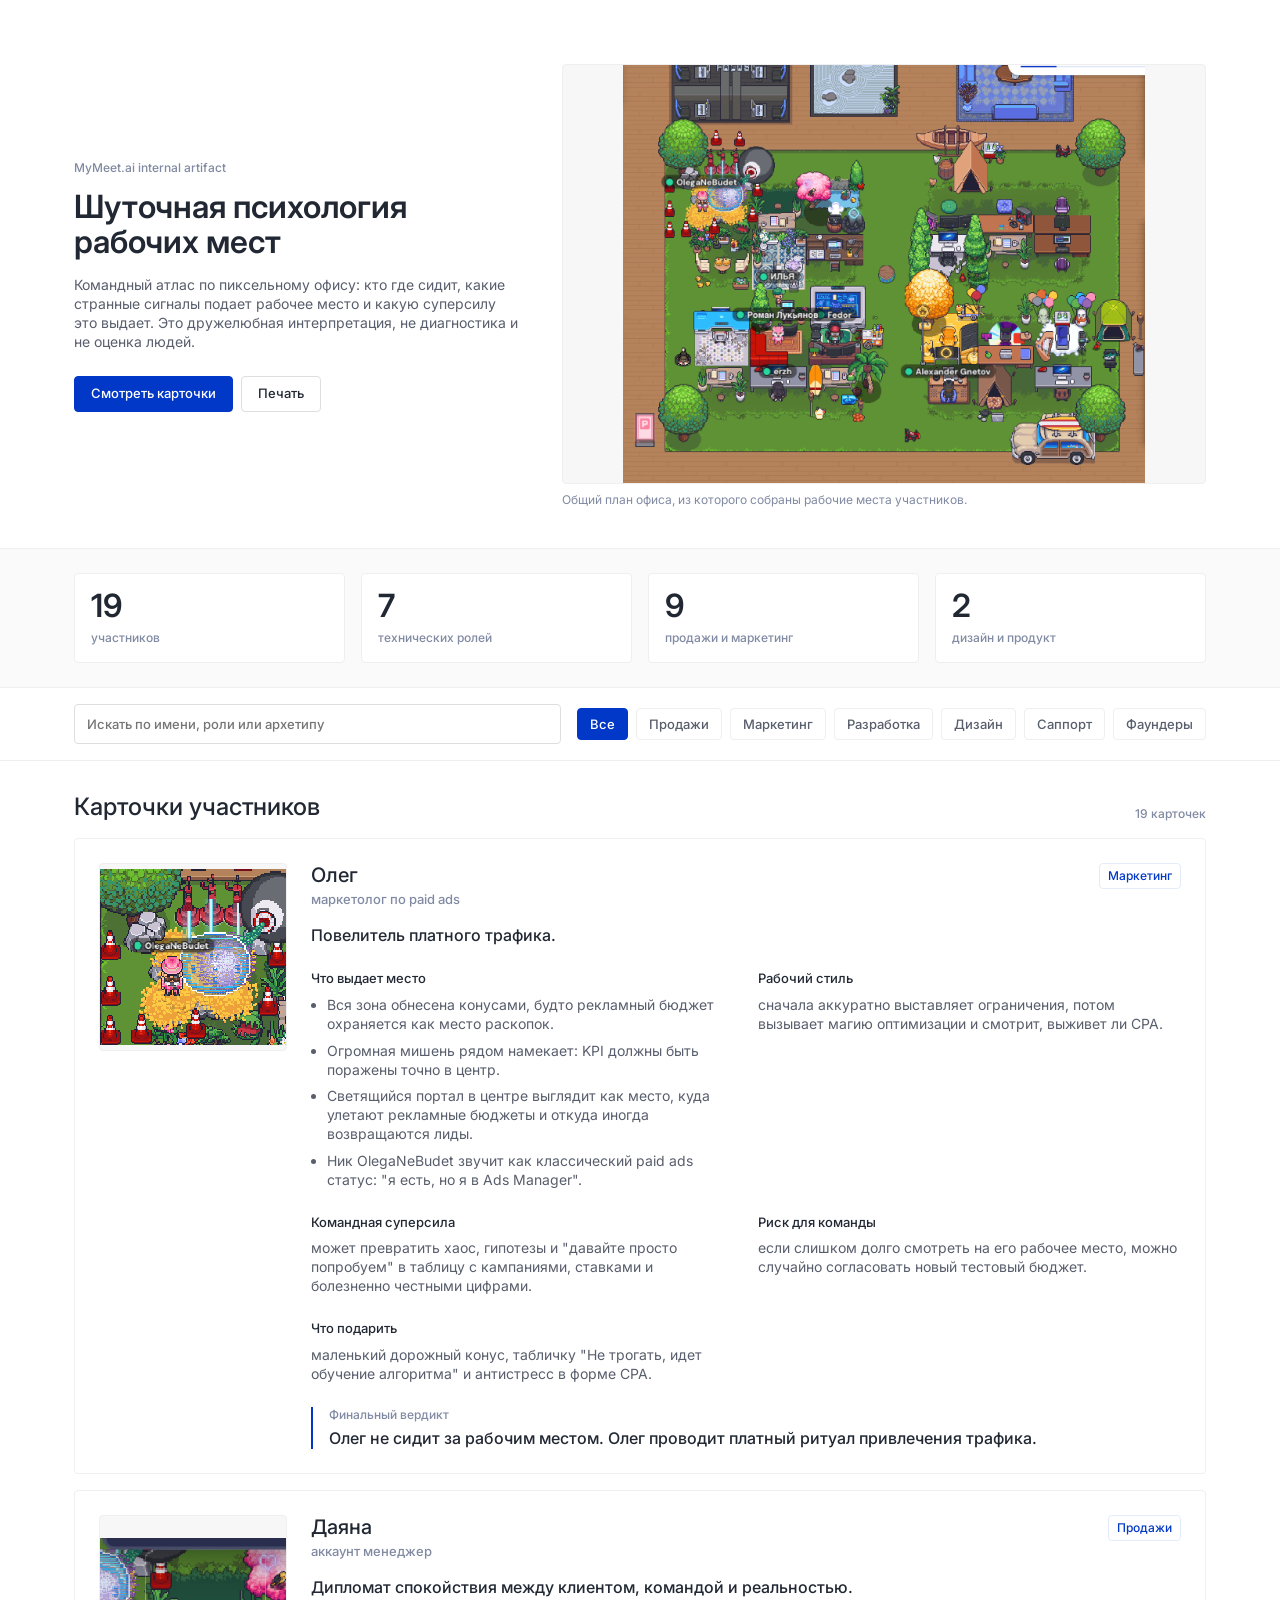
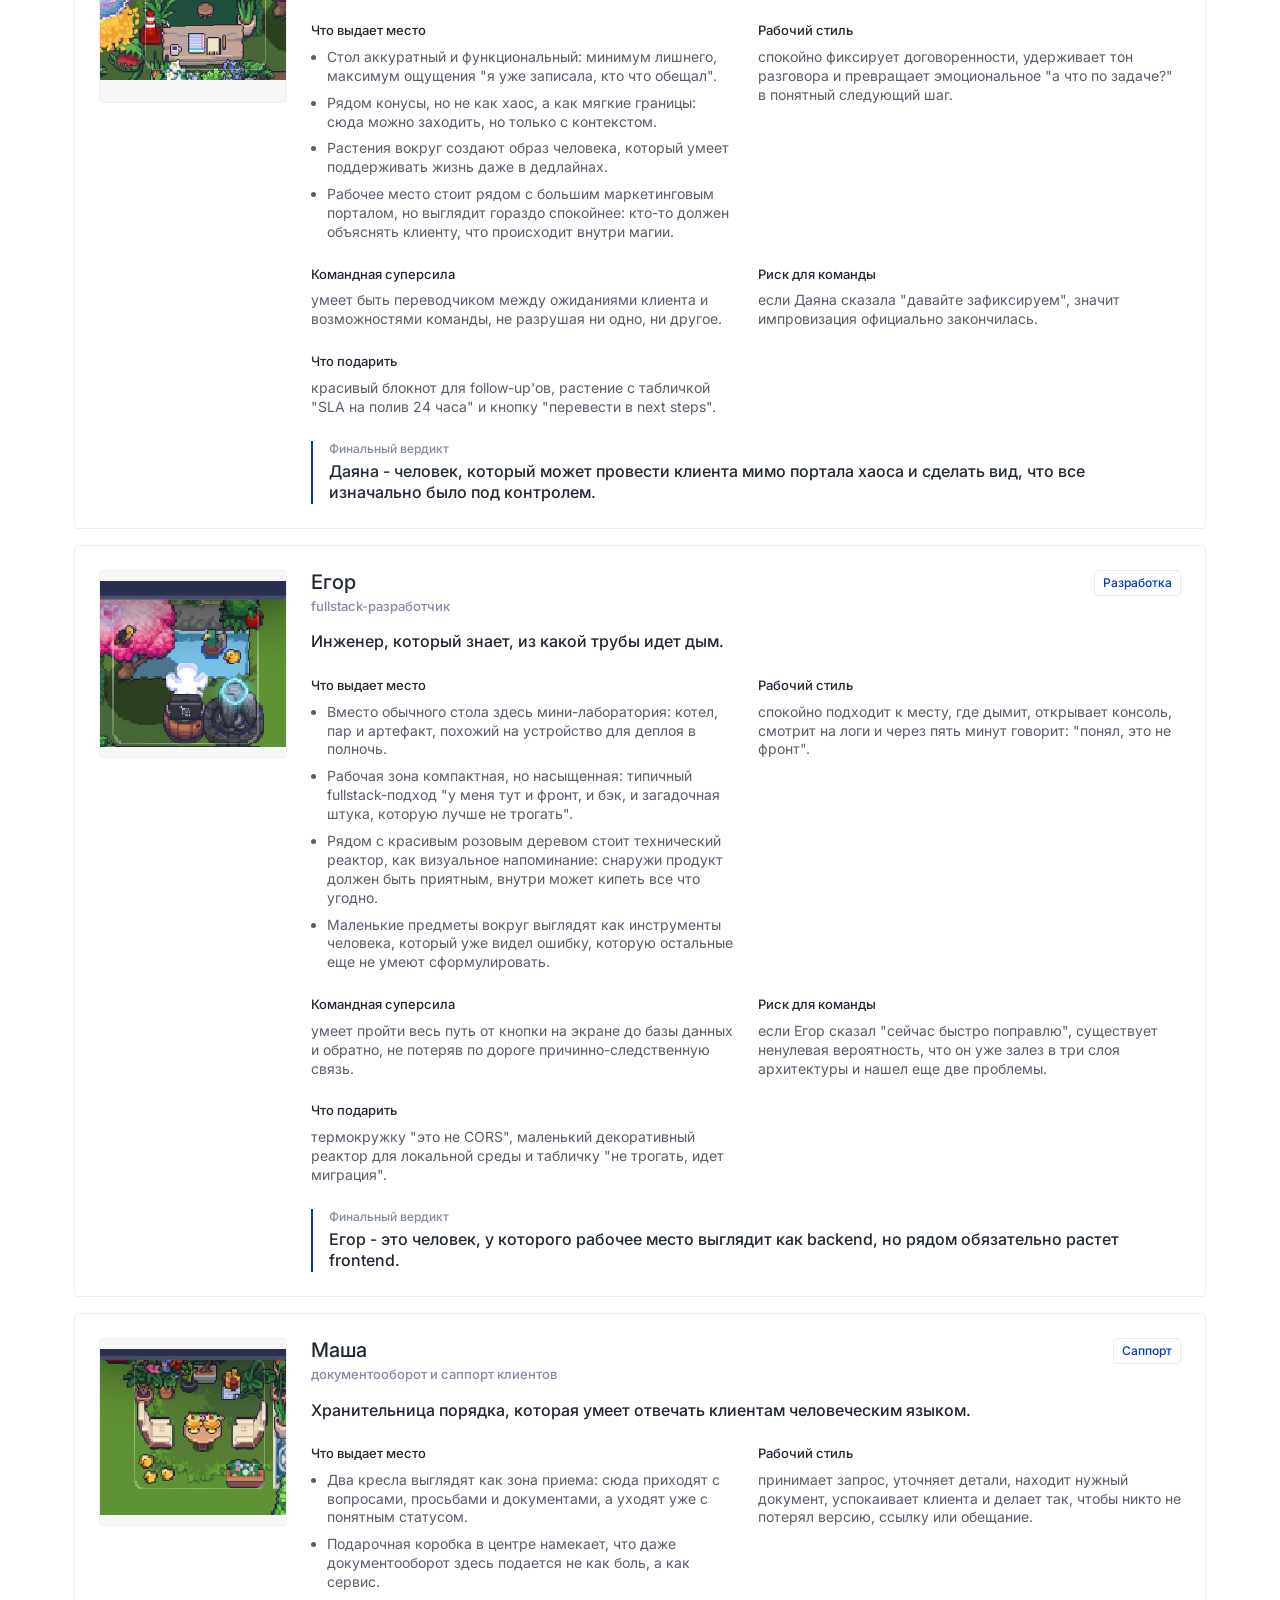
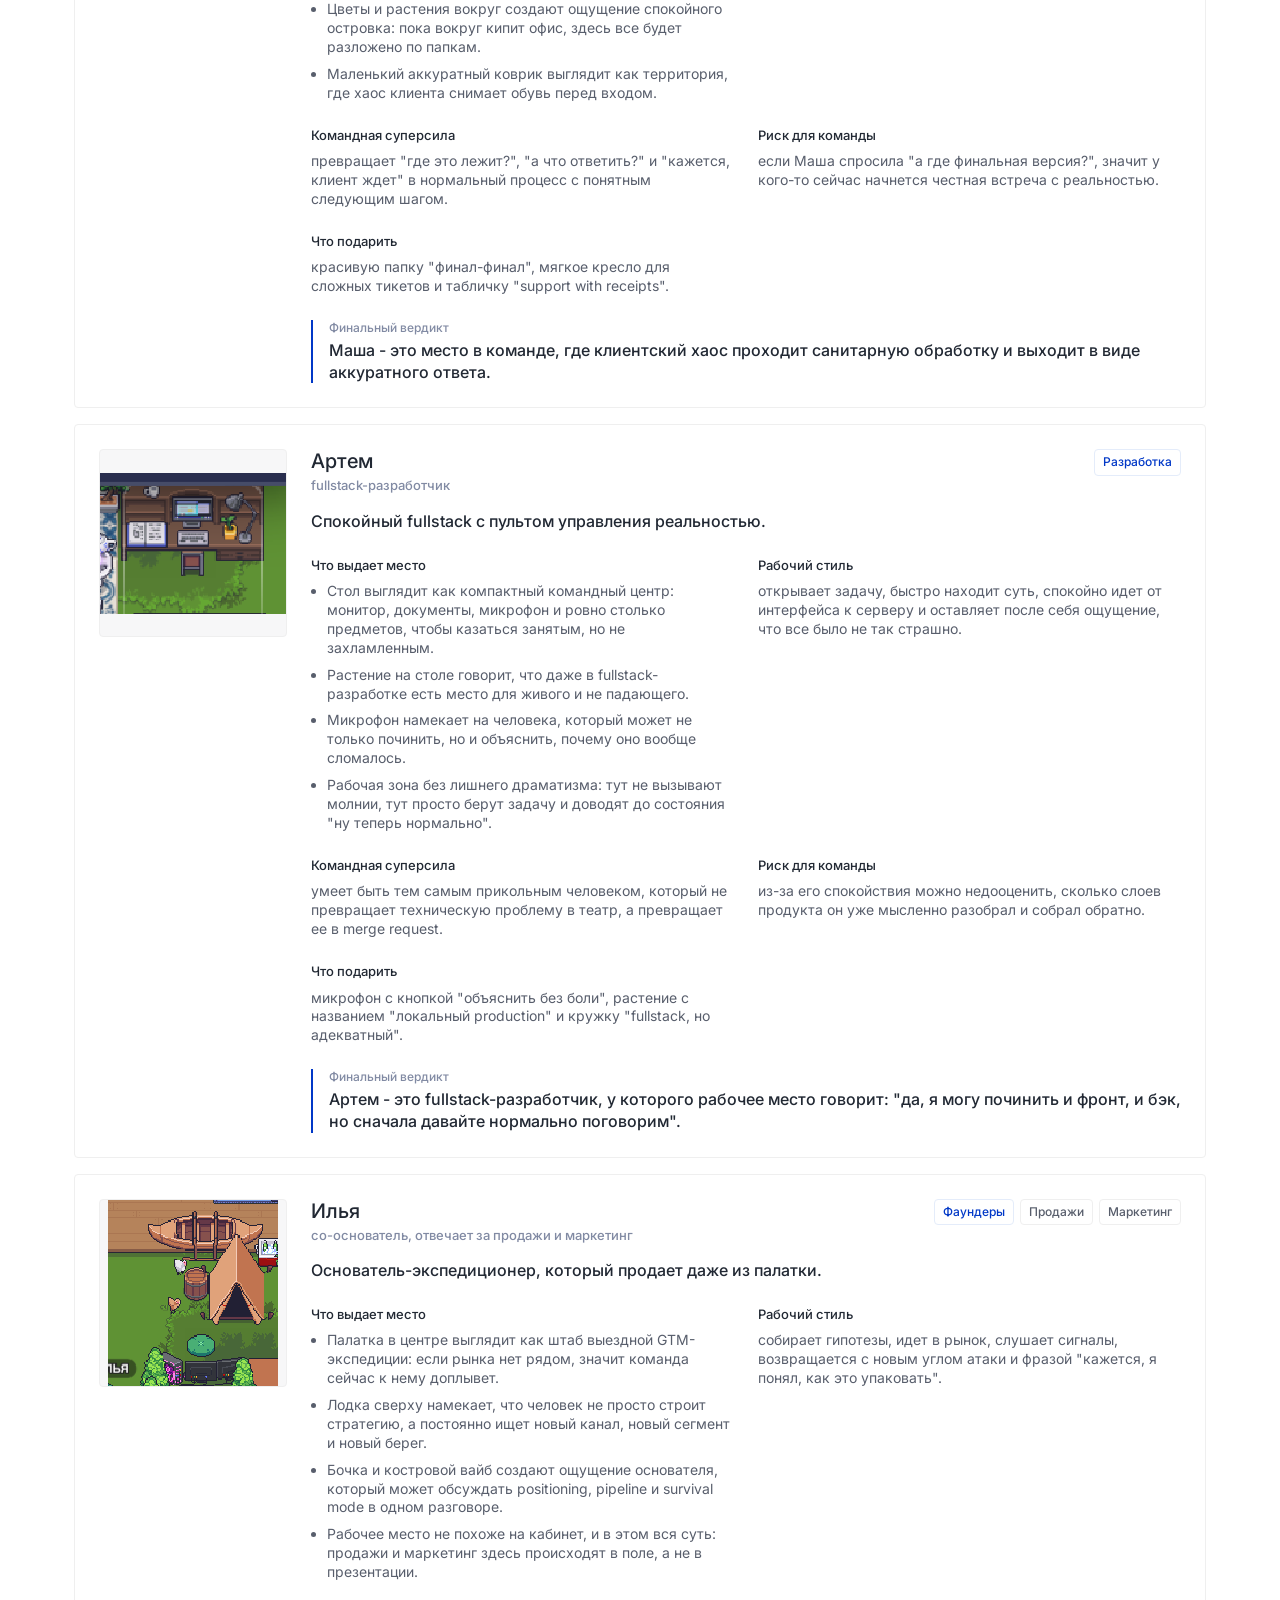
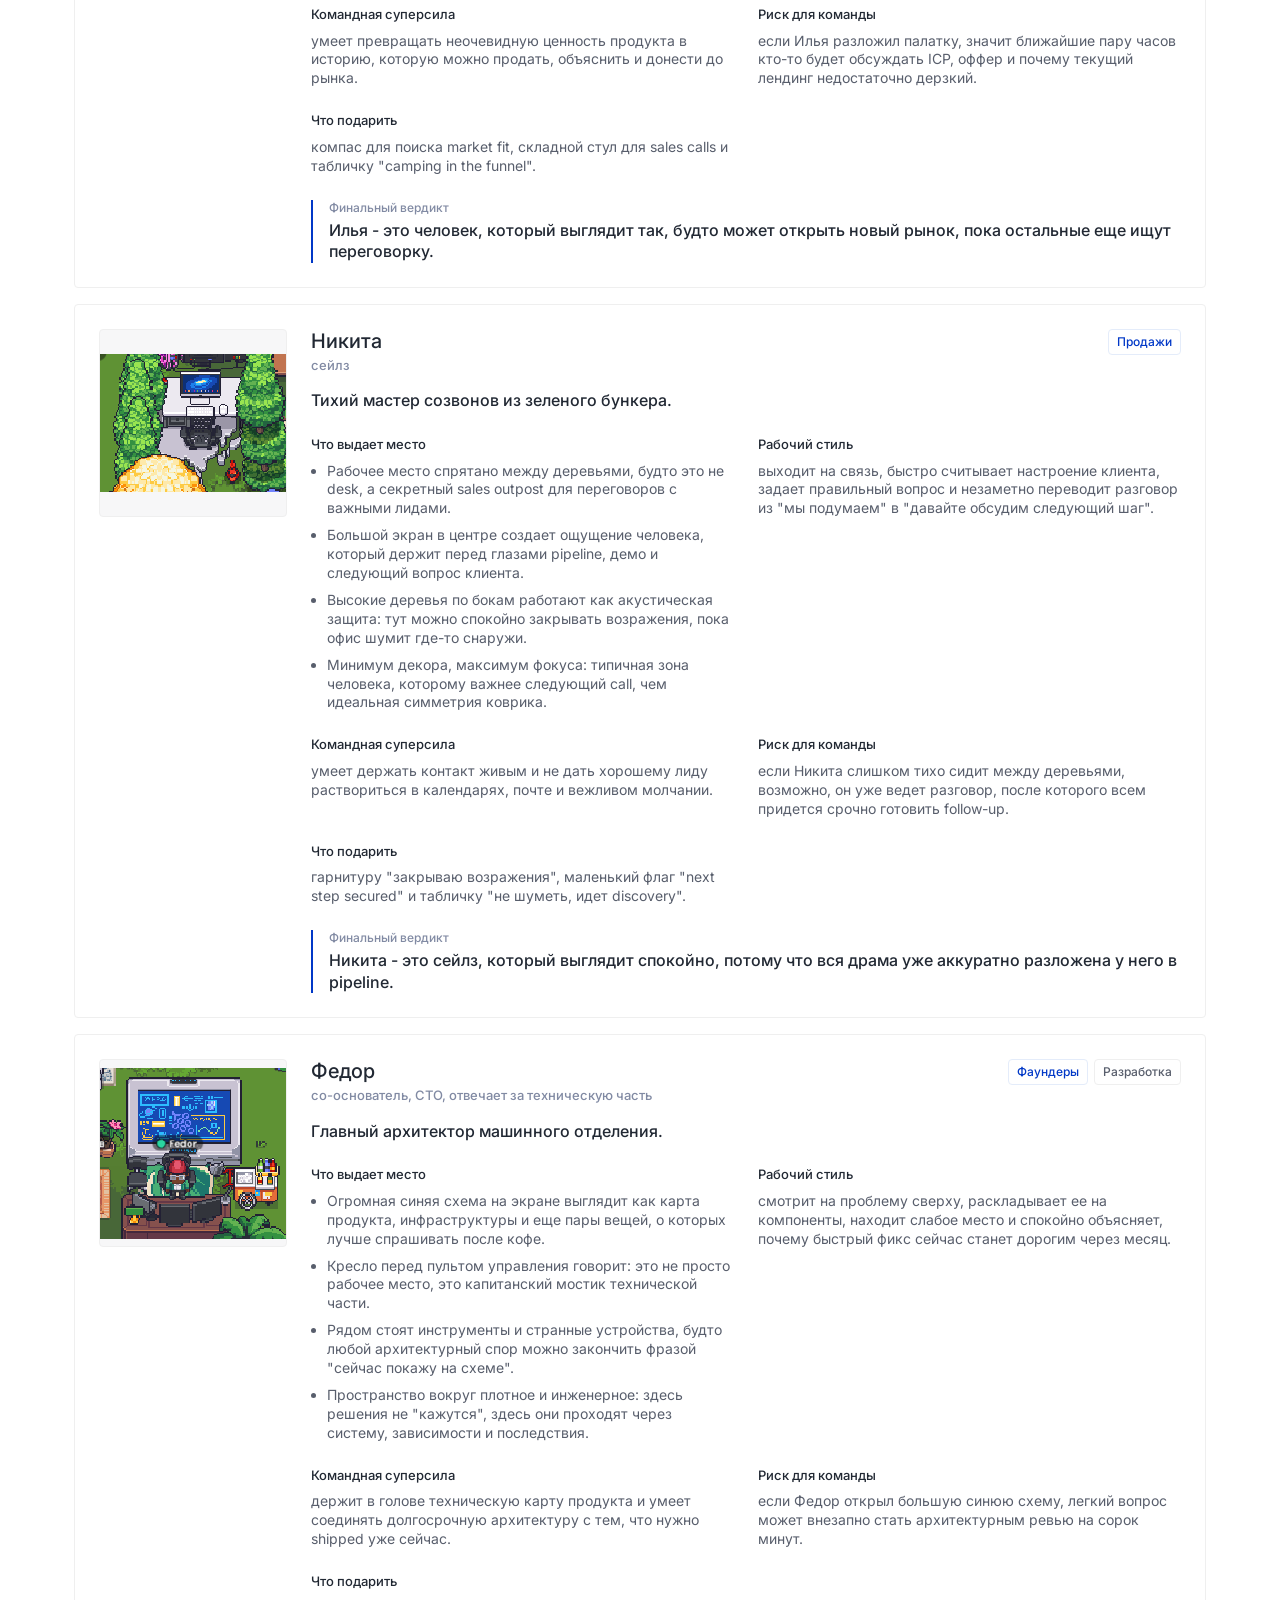
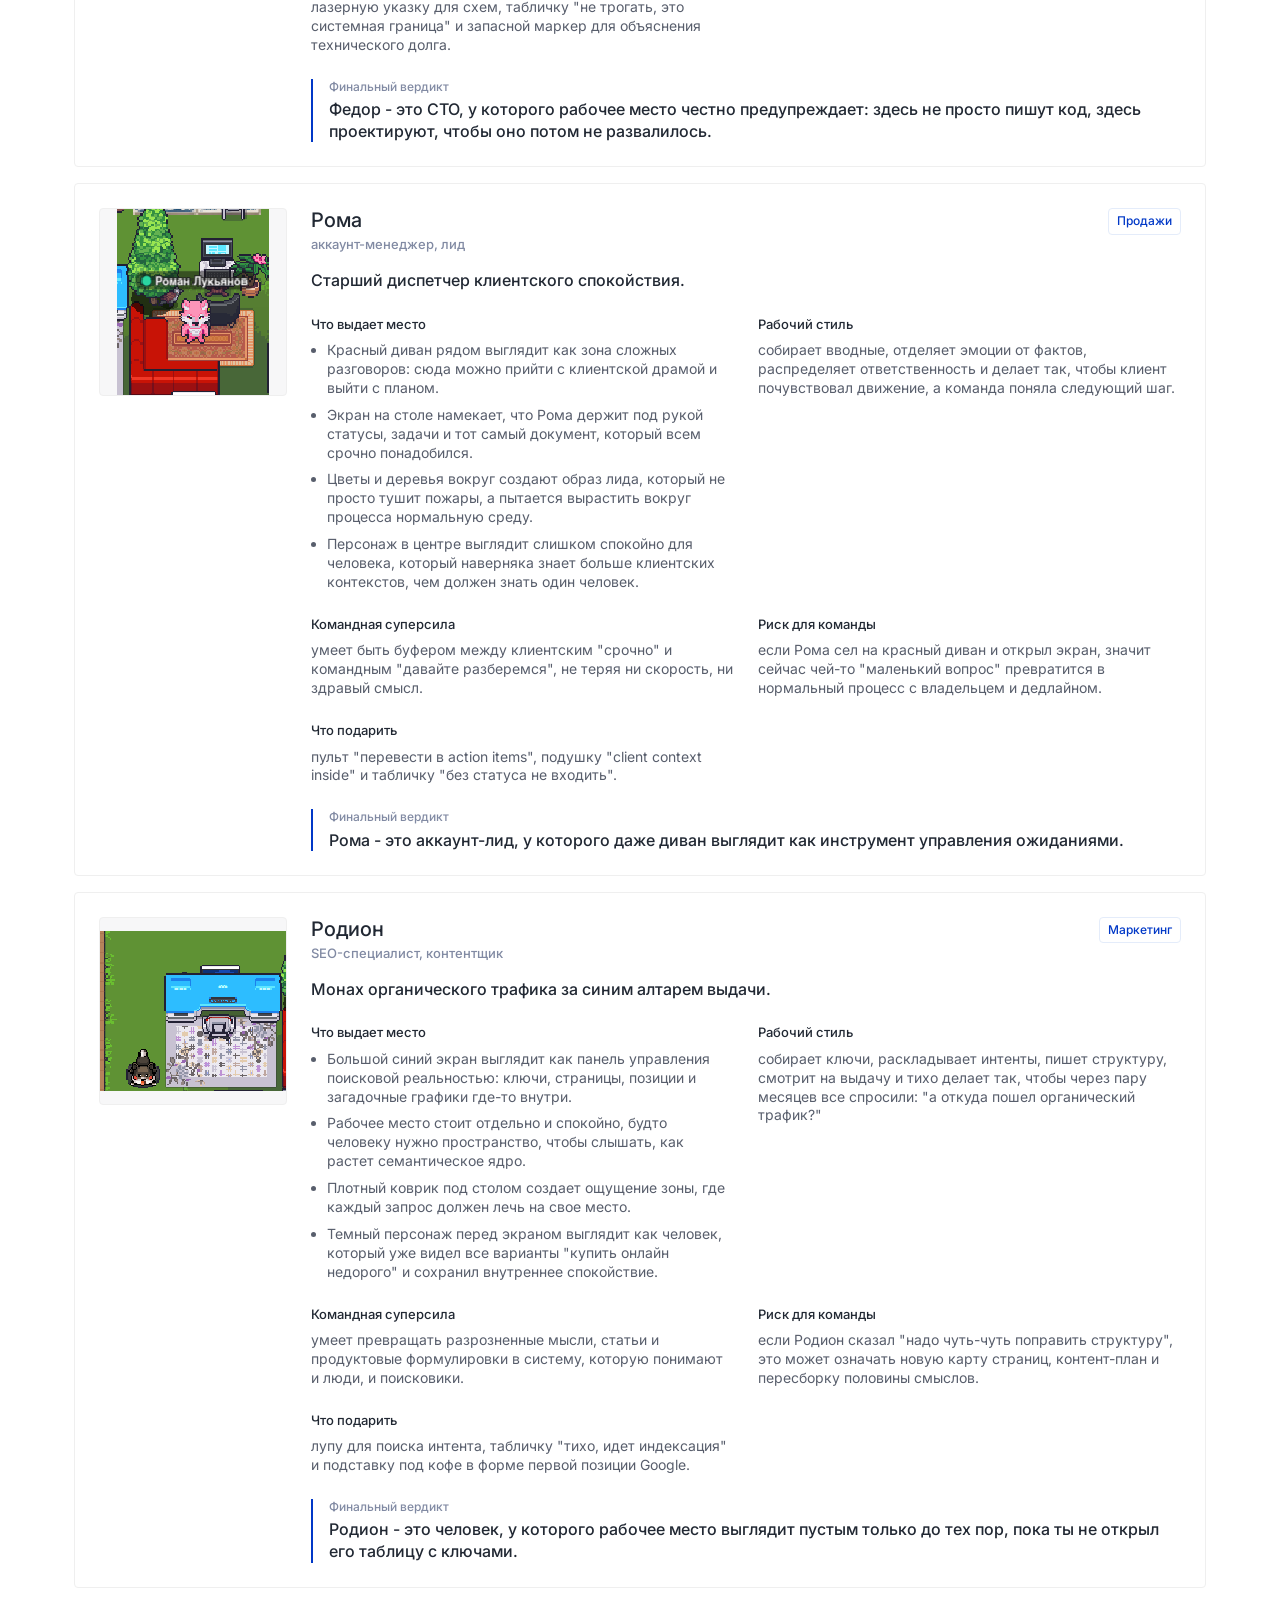
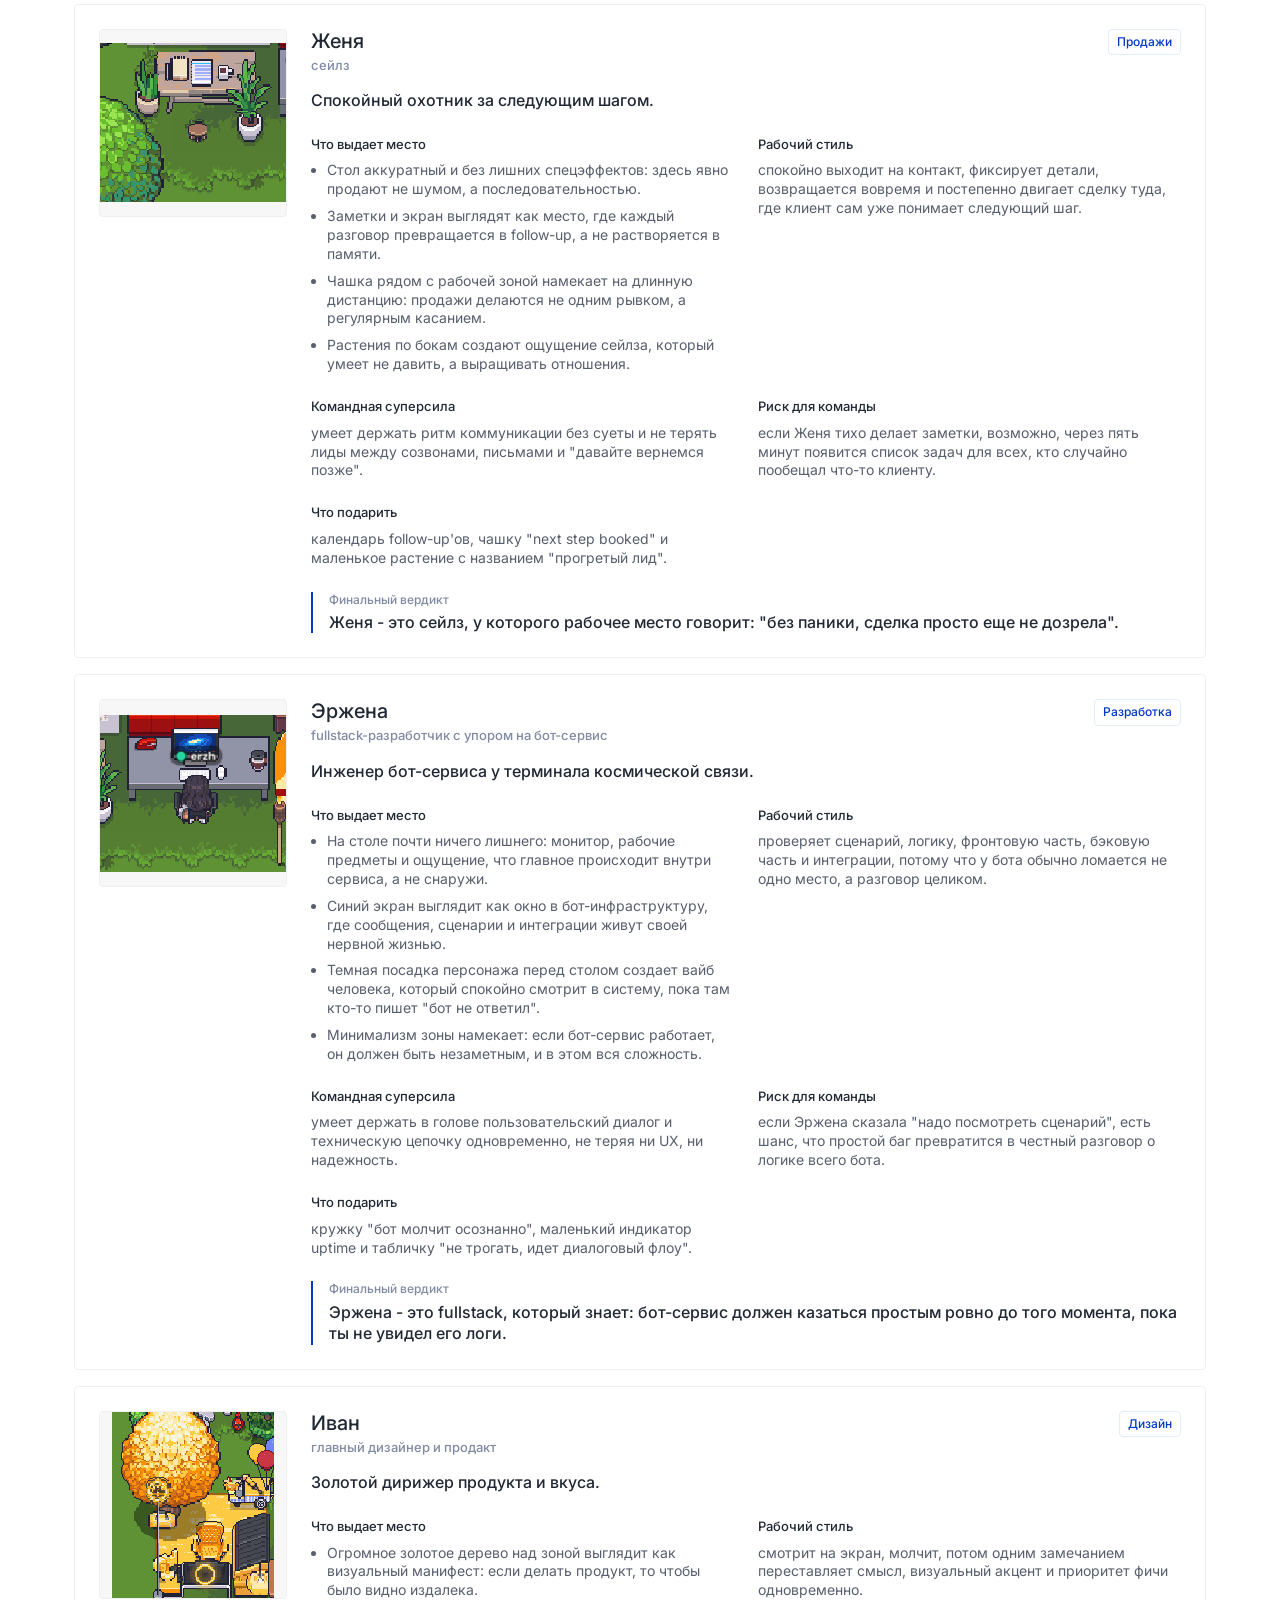
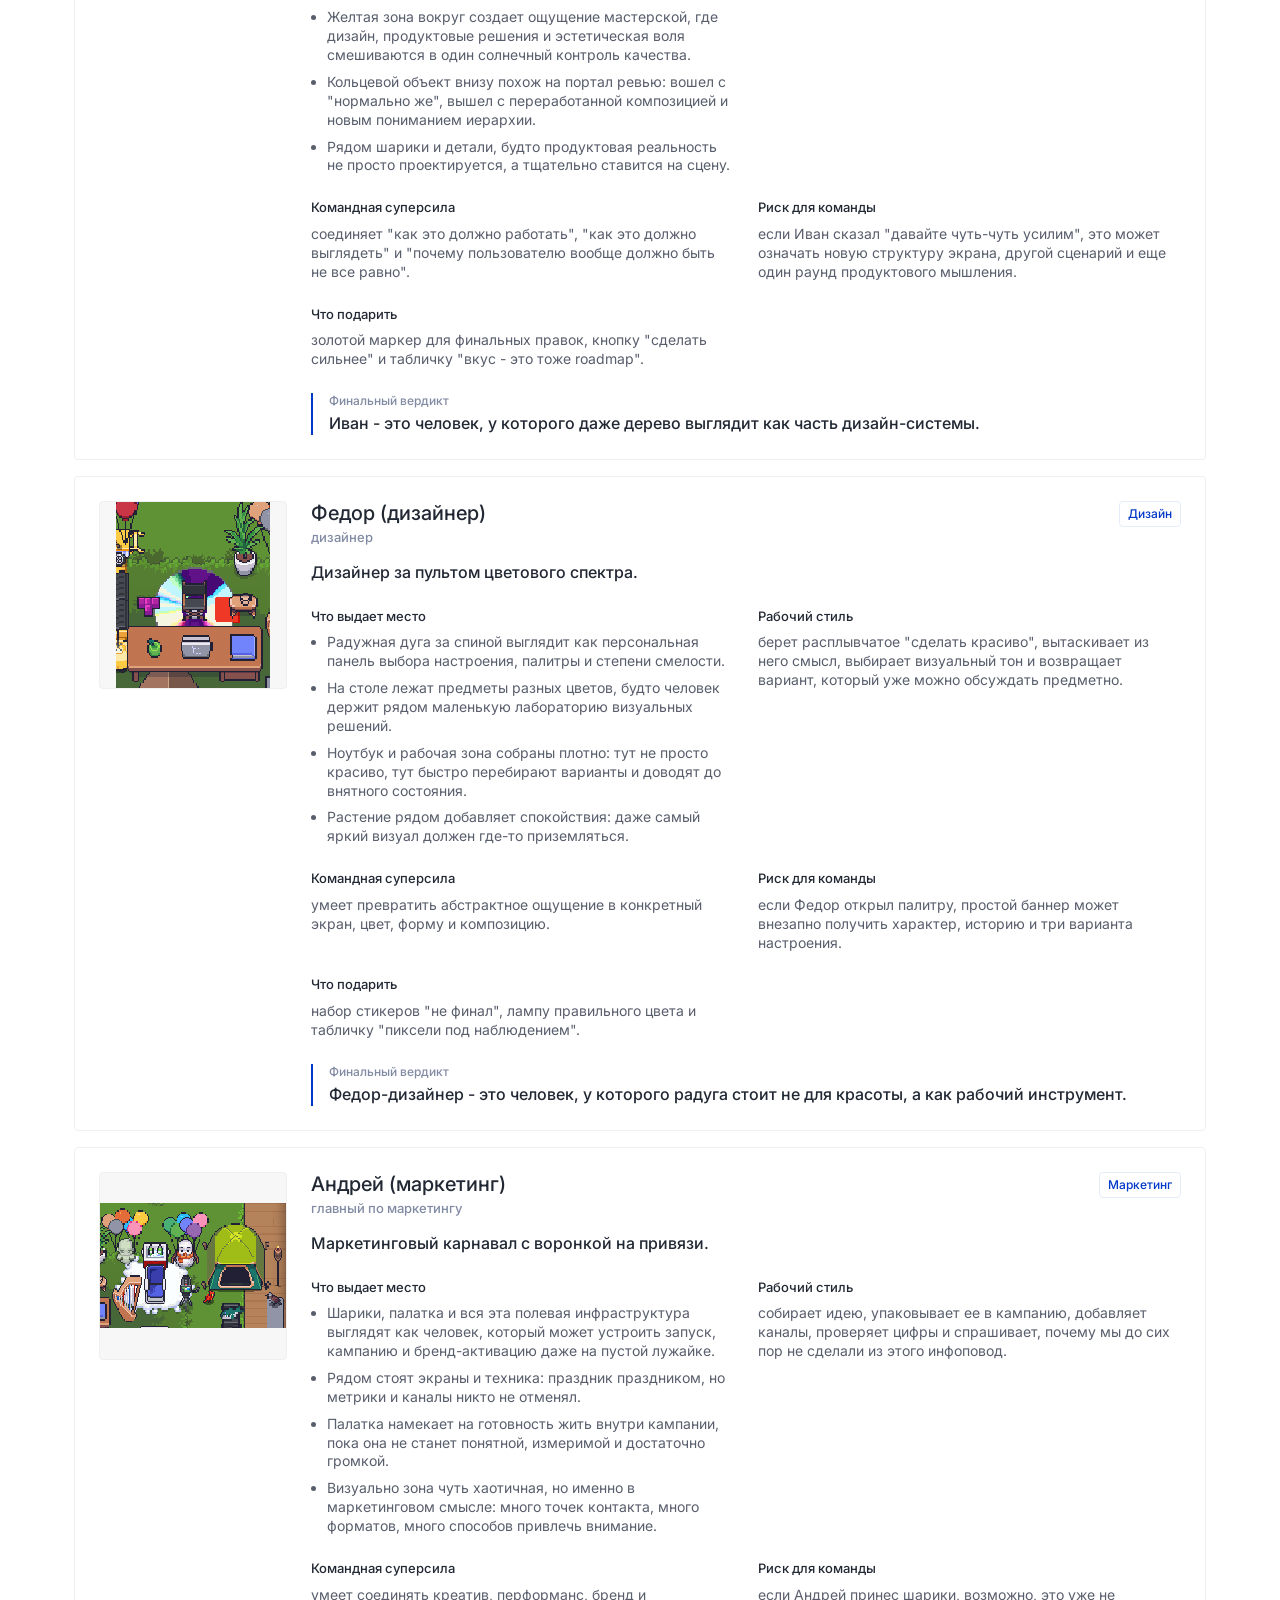
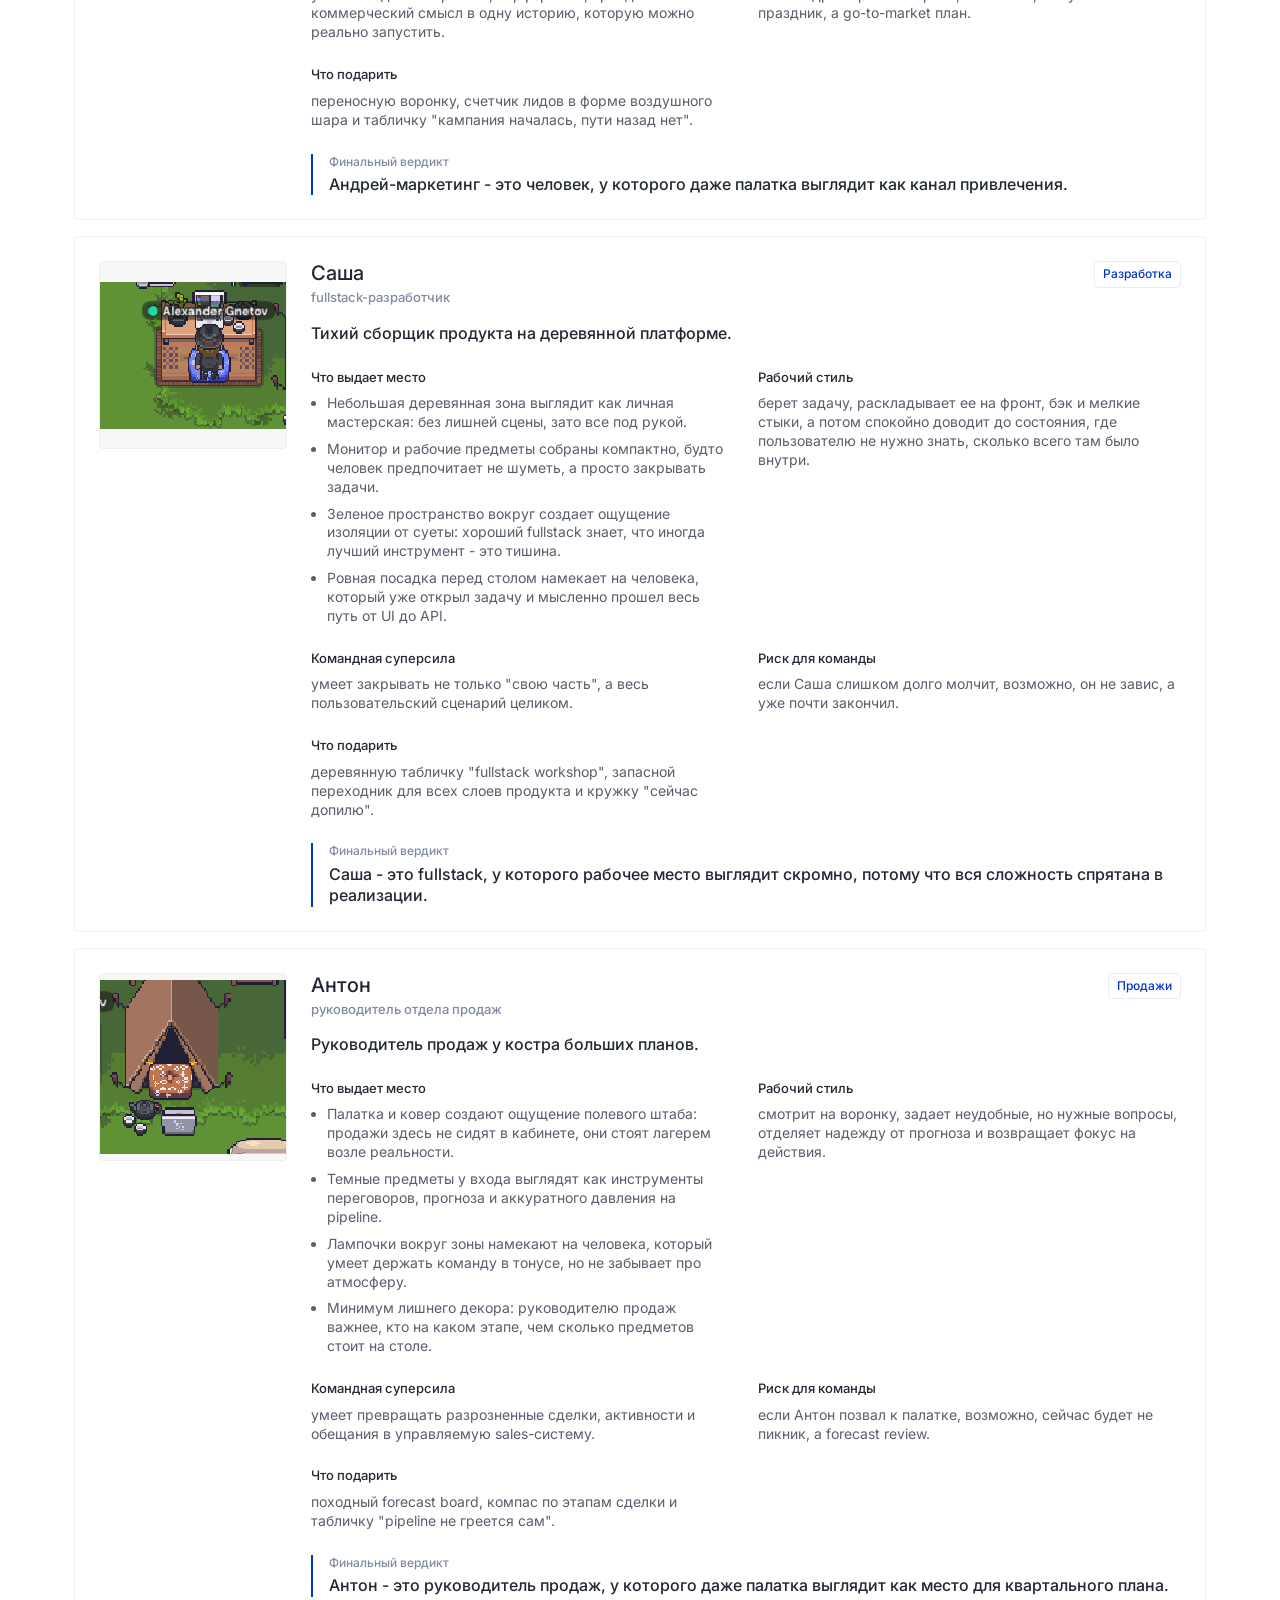
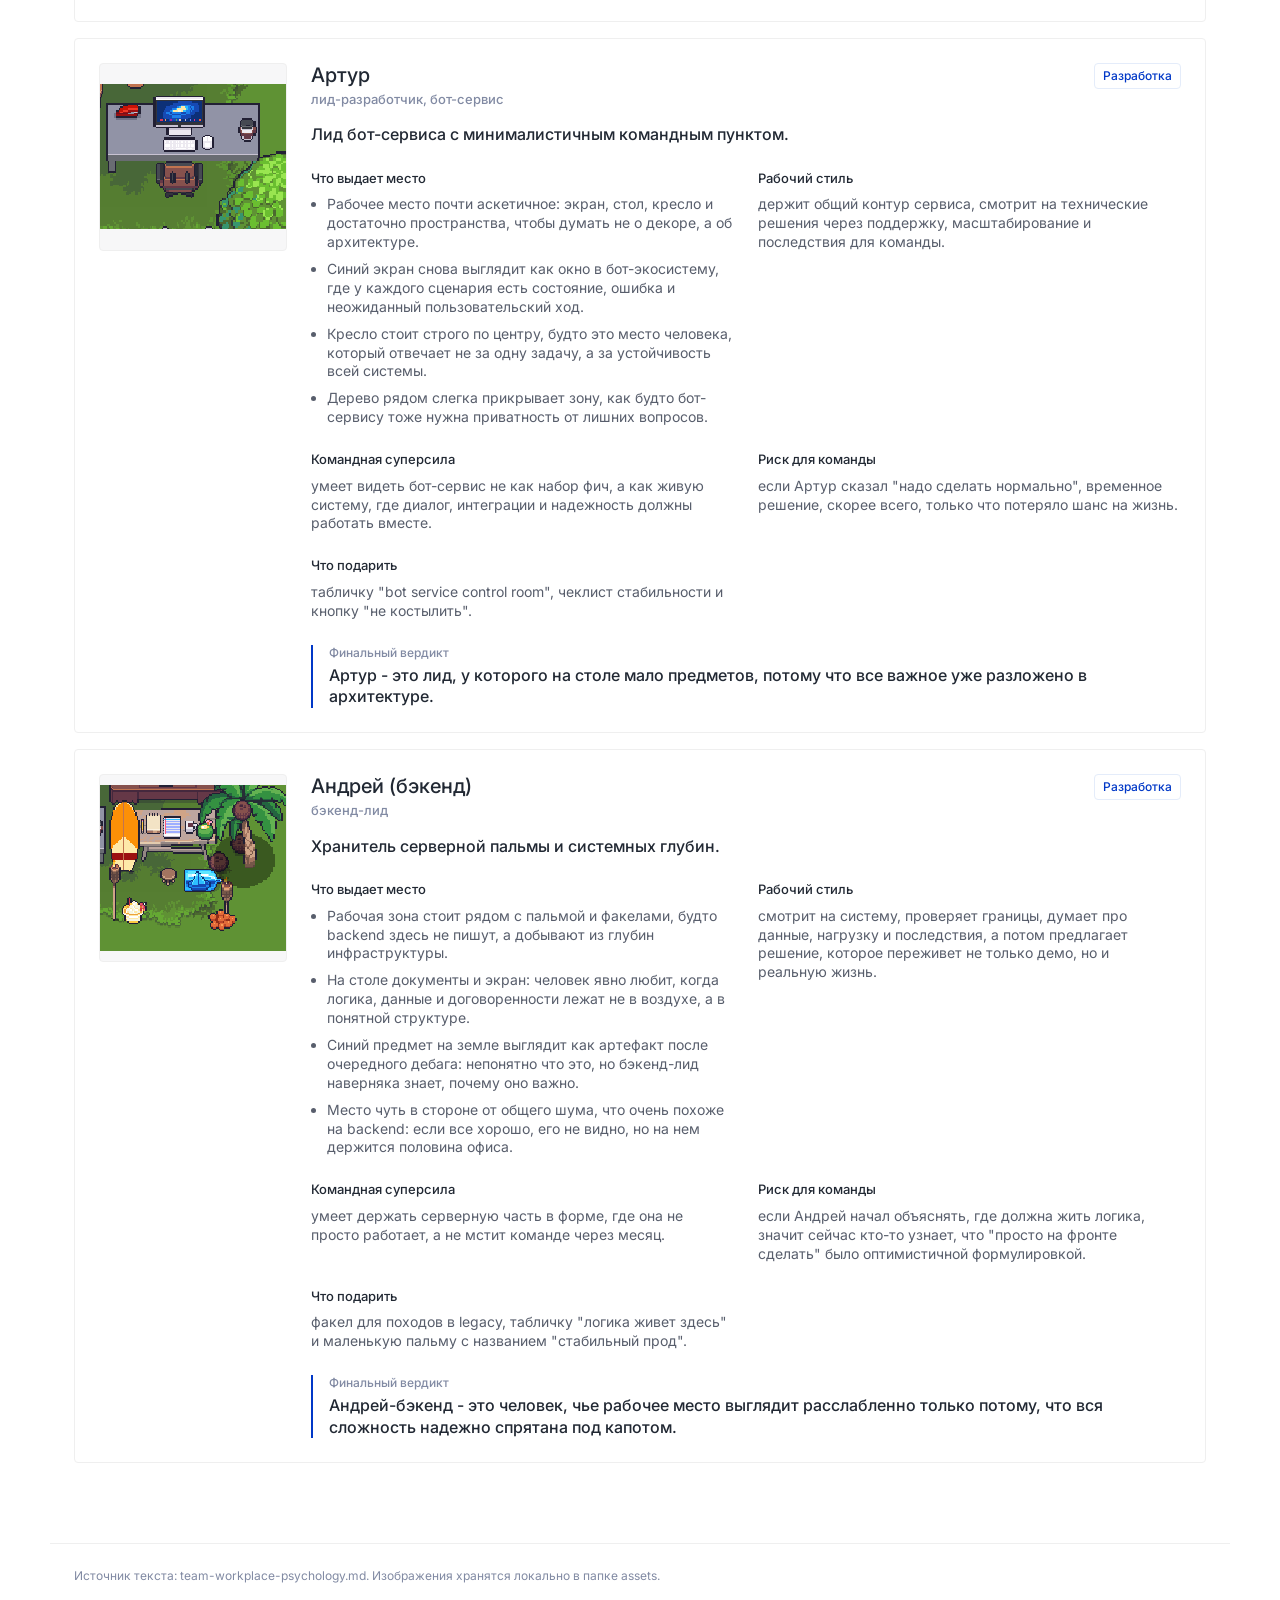
==== team/index.html @ d35d9e73 "feat: add team workplace page" ====
<!doctype html>
<html lang="ru">
  <head>
    <meta charset="utf-8" />
    <meta name="viewport" content="width=device-width, initial-scale=1" />
    <title>Шуточная психология рабочих мест</title>
    <link rel="preconnect" href="https://fonts.googleapis.com" />
    <link rel="preconnect" href="https://fonts.gstatic.com" crossorigin />
    <link
      href="https://fonts.googleapis.com/css2?family=Inter:wght@400;500;600&display=swap&subset=cyrillic,latin"
      rel="stylesheet"
    />
    <style>
      :root {
        --blue: #0138c7;
        --blue-hover: #0032b1;
        --blue-sea: #e4ecfa;
        --blue-lightest: #f6f8fe;
        --text-primary: #212833;
        --text-secondary: #818aa3;
        --text-tertiary: #585e6c;
        --text-disabled: #c7c8ca;
        --surface-page: #ffffff;
        --surface-light: #fafafa;
        --surface-subtle: #f7f7f8;
        --border-default: #efefef;
        --border-strong: #dddedf;
        --success: #0d9655;
        --danger: #cc3333;
        --purple: #8a38f5;
        --orange: #ff9e2c;
        --yellow: #f2c300;
        --teal: #0dacaa;
      }

      * {
        box-sizing: border-box;
        letter-spacing: 0;
      }

      html {
        scroll-behavior: auto;
      }

      body {
        margin: 0;
        background: var(--surface-page);
        color: var(--text-primary);
        font-family: Inter, system-ui, -apple-system, BlinkMacSystemFont, "Segoe UI", sans-serif;
        font-size: 14px;
        line-height: 1.35;
      }

      button,
      input {
        font: inherit;
      }

      button {
        cursor: pointer;
      }

      .page {
        min-height: 100vh;
      }

      .hero {
        border-bottom: 1px solid var(--border-default);
        background: var(--surface-page);
      }

      .hero-inner {
        display: grid;
        grid-template-columns: minmax(0, 0.82fr) minmax(320px, 1.18fr);
        gap: 40px;
        align-items: center;
        max-width: 1180px;
        margin: 0 auto;
        padding: 64px 24px 40px;
      }

      .eyebrow {
        margin: 0 0 12px;
        color: var(--text-secondary);
        font-size: 12px;
        font-weight: 500;
      }

      h1 {
        max-width: 560px;
        margin: 0;
        color: var(--text-primary);
        font-size: 32px;
        font-weight: 600;
        line-height: 1.12;
      }

      .lead {
        max-width: 600px;
        margin: 16px 0 0;
        color: var(--text-tertiary);
        font-size: 14px;
        font-weight: 400;
      }

      .hero-actions {
        display: flex;
        flex-wrap: wrap;
        gap: 8px;
        margin-top: 24px;
      }

      .button {
        display: inline-flex;
        align-items: center;
        justify-content: center;
        min-height: 36px;
        border: 1px solid var(--border-strong);
        border-radius: 4px;
        background: var(--surface-page);
        color: var(--text-primary);
        padding: 8px 16px;
        font-size: 13px;
        font-weight: 500;
        text-decoration: none;
      }

      .button:hover {
        background: var(--surface-light);
      }

      .button-primary {
        border-color: var(--blue);
        background: var(--blue);
        color: #ffffff;
      }

      .button-primary:hover {
        background: var(--blue-hover);
      }

      .overview {
        margin: 0;
      }

      .overview img {
        display: block;
        width: 100%;
        max-height: 420px;
        border: 1px solid var(--border-default);
        border-radius: 4px;
        background: var(--surface-subtle);
        object-fit: contain;
      }

      .overview figcaption {
        margin-top: 8px;
        color: var(--text-secondary);
        font-size: 12px;
        font-weight: 400;
      }

      .summary-band {
        border-bottom: 1px solid var(--border-default);
        background: var(--surface-light);
      }

      .summary-grid {
        display: grid;
        grid-template-columns: repeat(4, minmax(0, 1fr));
        gap: 16px;
        max-width: 1180px;
        margin: 0 auto;
        padding: 24px;
      }

      .metric {
        min-height: 88px;
        border: 1px solid var(--border-default);
        border-radius: 4px;
        background: var(--surface-page);
        padding: 16px;
      }

      .metric-value {
        display: block;
        color: var(--text-primary);
        font-size: 32px;
        font-weight: 600;
        line-height: 1;
      }

      .metric-label {
        display: block;
        margin-top: 8px;
        color: var(--text-secondary);
        font-size: 12px;
        font-weight: 500;
      }

      .toolbar {
        position: sticky;
        top: 0;
        z-index: 5;
        border-bottom: 1px solid var(--border-default);
        background: var(--surface-page);
      }

      .toolbar-inner {
        display: grid;
        grid-template-columns: minmax(280px, 1fr) auto;
        gap: 16px;
        align-items: center;
        max-width: 1180px;
        margin: 0 auto;
        padding: 16px 24px;
      }

      .search {
        width: 100%;
        min-height: 40px;
        border: 1px solid var(--border-strong);
        border-radius: 4px;
        background: var(--surface-page);
        color: var(--text-primary);
        padding: 8px 12px;
        font-size: 13px;
        font-weight: 500;
        outline: none;
      }

      .search:focus {
        border-color: var(--blue);
      }

      .filters {
        display: flex;
        flex-wrap: wrap;
        justify-content: flex-end;
        gap: 8px;
      }

      .filter-button {
        min-height: 32px;
        border: 1px solid var(--border-default);
        border-radius: 4px;
        background: var(--surface-page);
        color: var(--text-tertiary);
        padding: 6px 12px;
        font-size: 13px;
        font-weight: 500;
      }

      .filter-button:hover {
        background: var(--surface-light);
      }

      .filter-button.is-active {
        border-color: var(--blue);
        background: var(--blue);
        color: #ffffff;
      }

      .content {
        max-width: 1180px;
        margin: 0 auto;
        padding: 32px 24px 80px;
      }

      .section-heading {
        display: flex;
        align-items: flex-end;
        justify-content: space-between;
        gap: 16px;
        margin-bottom: 16px;
      }

      h2 {
        margin: 0;
        color: var(--text-primary);
        font-size: 24px;
        font-weight: 500;
        line-height: 1.2;
      }

      .shown-count {
        color: var(--text-secondary);
        font-size: 12px;
        font-weight: 500;
      }

      .cards {
        display: grid;
        grid-template-columns: 1fr;
        gap: 16px;
      }

      .person-card {
        display: grid;
        grid-template-columns: 188px minmax(0, 1fr);
        gap: 24px;
        border: 1px solid var(--border-default);
        border-radius: 4px;
        background: var(--surface-page);
        padding: 24px;
      }

      .person-card[hidden] {
        display: none;
      }

      .person-media {
        display: flex;
        min-width: 0;
        align-items: flex-start;
        justify-content: center;
      }

      .person-media img {
        width: 188px;
        aspect-ratio: 1 / 1;
        border: 1px solid var(--border-default);
        border-radius: 4px;
        background: var(--surface-subtle);
        image-rendering: pixelated;
        object-fit: contain;
      }

      .person-head {
        display: grid;
        grid-template-columns: minmax(0, 1fr) auto;
        gap: 16px;
        align-items: start;
      }

      h3 {
        margin: 0;
        color: var(--text-primary);
        font-size: 20px;
        font-weight: 500;
        line-height: 1.2;
      }

      .role {
        margin: 4px 0 0;
        color: var(--text-secondary);
        font-size: 13px;
        font-weight: 500;
      }

      .tags {
        display: flex;
        flex-wrap: wrap;
        justify-content: flex-end;
        gap: 6px;
      }

      .tag {
        min-height: 24px;
        border: 1px solid var(--border-default);
        border-radius: 4px;
        background: var(--surface-page);
        color: var(--text-tertiary);
        padding: 4px 8px;
        font-size: 12px;
        font-weight: 500;
      }

      .tag-primary {
        border-color: var(--blue-sea);
        color: var(--blue);
      }

      .archetype {
        margin: 16px 0 0;
        color: var(--text-primary);
        font-size: 16px;
        font-weight: 500;
        line-height: 1.35;
      }

      .details {
        display: grid;
        grid-template-columns: minmax(0, 1fr) minmax(0, 1fr);
        gap: 24px;
        margin-top: 24px;
      }

      .detail-block h4 {
        margin: 0 0 8px;
        color: var(--text-primary);
        font-size: 13px;
        font-weight: 500;
      }

      .detail-block p,
      .detail-block li {
        color: var(--text-tertiary);
        font-size: 14px;
        font-weight: 400;
      }

      .detail-block p {
        margin: 0;
      }

      .detail-block ul {
        display: grid;
        gap: 8px;
        margin: 0;
        padding: 0 0 0 16px;
      }

      .verdict {
        margin-top: 24px;
        border-left: 2px solid var(--blue);
        padding-left: 16px;
      }

      .verdict-label {
        display: block;
        margin-bottom: 4px;
        color: var(--text-secondary);
        font-size: 12px;
        font-weight: 500;
      }

      .verdict-text {
        margin: 0;
        color: var(--text-primary);
        font-size: 16px;
        font-weight: 500;
        line-height: 1.35;
      }

      .empty-state {
        border: 1px solid var(--border-default);
        border-radius: 4px;
        background: var(--surface-page);
        padding: 40px 24px;
        text-align: center;
      }

      .empty-state[hidden] {
        display: none;
      }

      .empty-state h3 {
        margin-bottom: 8px;
        font-size: 16px;
      }

      .empty-state p {
        margin: 0;
        color: var(--text-secondary);
        font-size: 13px;
        font-weight: 500;
      }

      .footer-note {
        max-width: 1180px;
        margin: 0 auto;
        border-top: 1px solid var(--border-default);
        padding: 24px;
        color: var(--text-secondary);
        font-size: 12px;
        font-weight: 400;
      }

      .load-error {
        max-width: 760px;
        margin: 40px auto;
        border: 1px solid var(--border-default);
        border-radius: 4px;
        background: var(--blue-lightest);
        padding: 24px;
      }

      .load-error h2 {
        font-size: 20px;
      }

      .load-error p,
      .load-error code {
        color: var(--text-tertiary);
        font-size: 14px;
      }

      @media (max-width: 920px) {
        .hero-inner,
        .toolbar-inner {
          grid-template-columns: 1fr;
        }

        .filters {
          justify-content: flex-start;
        }

        .summary-grid {
          grid-template-columns: repeat(2, minmax(0, 1fr));
        }

        .person-card {
          grid-template-columns: 148px minmax(0, 1fr);
        }

        .person-media img {
          width: 148px;
        }

        .details {
          grid-template-columns: 1fr;
        }
      }

      @media (max-width: 640px) {
        .hero-inner {
          padding: 40px 16px 32px;
        }

        h1 {
          font-size: 24px;
        }

        .summary-grid,
        .content,
        .toolbar-inner {
          padding-left: 16px;
          padding-right: 16px;
        }

        .summary-grid {
          grid-template-columns: 1fr;
        }

        .person-card {
          grid-template-columns: 1fr;
          padding: 16px;
        }

        .person-media {
          justify-content: flex-start;
        }

        .person-media img {
          width: min(188px, 100%);
        }

        .person-head {
          grid-template-columns: 1fr;
        }

        .tags {
          justify-content: flex-start;
        }

        .section-heading {
          align-items: flex-start;
          flex-direction: column;
        }
      }

      @media print {
        .toolbar,
        .hero-actions {
          display: none;
        }

        .hero-inner,
        .summary-grid,
        .content {
          max-width: none;
          padding: 16px 0;
        }

        .person-card {
          break-inside: avoid;
          page-break-inside: avoid;
        }
      }
    </style>
  </head>
  <body>
    <main class="page">
      <header class="hero">
        <div class="hero-inner">
          <div>
            <p class="eyebrow">MyMeet.ai internal artifact</p>
            <h1>Шуточная психология рабочих мест</h1>
            <p class="lead">
              Командный атлас по пиксельному офису: кто где сидит, какие странные сигналы подает рабочее место и какую суперсилу это выдает.
              Это дружелюбная интерпретация, не диагностика и не оценка людей.
            </p>
            <div class="hero-actions">
              <a class="button button-primary" href="#team">Смотреть карточки</a>
              <button class="button" type="button" id="print-button">Печать</button>
            </div>
          </div>
          <figure class="overview">
            <img src="/team/assets/office-overview.png" alt="Общий вид пиксельного офиса команды" />
            <figcaption>Общий план офиса, из которого собраны рабочие места участников.</figcaption>
          </figure>
        </div>
      </header>

      <section class="summary-band" aria-label="Сводка">
        <div class="summary-grid">
          <div class="metric">
            <span class="metric-value" id="total-count">0</span>
            <span class="metric-label">участников</span>
          </div>
          <div class="metric">
            <span class="metric-value" id="dev-count">0</span>
            <span class="metric-label">технических ролей</span>
          </div>
          <div class="metric">
            <span class="metric-value" id="gtm-count">0</span>
            <span class="metric-label">продажи и маркетинг</span>
          </div>
          <div class="metric">
            <span class="metric-value" id="design-count">0</span>
            <span class="metric-label">дизайн и продукт</span>
          </div>
        </div>
      </section>

      <nav class="toolbar" aria-label="Фильтры команды">
        <div class="toolbar-inner">
          <input class="search" id="search" type="search" placeholder="Искать по имени, роли или архетипу" />
          <div class="filters" id="filters"></div>
        </div>
      </nav>

      <section class="content" id="team">
        <div class="section-heading">
          <h2>Карточки участников</h2>
          <span class="shown-count" id="shown-count">Загрузка</span>
        </div>
        <div class="cards" id="cards"></div>
        <div class="empty-state" id="empty-state" hidden>
          <h3>Ничего не найдено</h3>
          <p>Попробовать другой фильтр или поисковую фразу.</p>
        </div>
      </section>
    </main>

    <footer class="footer-note">
      Источник текста: team-workplace-psychology.md. Изображения хранятся локально в папке assets.
    </footer>

    <script>
      const FILTERS = ["Все", "Продажи", "Маркетинг", "Разработка", "Дизайн", "Саппорт", "Фаундеры"];
      const state = {
        filter: "Все",
        search: "",
        people: [],
      };

      const fieldLabels = {
        role: "Роль",
        image: "Скриншот",
        archetype: "Архетип",
        style: "Рабочий стиль",
        superpower: "Командная суперсила",
        risk: "Риск для команды",
        gift: "Что подарить",
        verdict: "Финальный вердикт",
      };

      document.addEventListener("DOMContentLoaded", init);

      async function init() {
        document.getElementById("print-button").addEventListener("click", () => window.print());
        document.getElementById("search").addEventListener("input", (event) => {
          state.search = event.target.value.trim().toLowerCase();
          applyFilters();
        });

        try {
          const response = await fetch("/team/team-workplace-psychology.md");
          if (!response.ok) {
            throw new Error("Markdown source unavailable");
          }

          const source = await response.text();
          state.people = parsePeople(source);
          renderFilters();
          renderSummary();
          renderCards();
          applyFilters();
        } catch (error) {
          renderLoadError();
        }
      }

      function parsePeople(markdown) {
        // Markdown stays the content source; the page only adapts it into presentational cards.
        const sections = markdown.split(/\n### /).slice(1);

        return sections.map((section) => {
          const firstLineBreak = section.indexOf("\n");
          const name = section.slice(0, firstLineBreak).trim();
          const body = section.slice(firstLineBreak + 1);
          const role = pickInline(body, fieldLabels.role);
          const tags = deriveTags(name, role);

          return {
            name,
            role,
            tags,
            image: pickInline(body, fieldLabels.image),
            archetype: pickInline(body, fieldLabels.archetype),
            clues: pickBullets(body),
            style: pickInline(body, fieldLabels.style),
            superpower: pickInline(body, fieldLabels.superpower),
            risk: pickInline(body, fieldLabels.risk),
            gift: pickInline(body, fieldLabels.gift),
            verdict: pickInline(body, fieldLabels.verdict),
          };
        });
      }

      function pickInline(body, label) {
        const escaped = label.replace(/[.*+?^${}()|[\]\\]/g, "\\$&");
        const pattern = new RegExp(`\\*\\*${escaped}:\\*\\*\\s*([^\\n]+)`, "m");
        const match = body.match(pattern);
        return cleanMarkdown(match ? match[1] : "");
      }

      function pickBullets(body) {
        const marker = "**Что выдает рабочее место:**";
        const start = body.indexOf(marker);
        if (start === -1) {
          return [];
        }

        const afterMarker = body.slice(start + marker.length);
        const end = afterMarker.search(/\n\*\*Рабочий стиль:\*\*/);
        const chunk = end >= 0 ? afterMarker.slice(0, end) : afterMarker;
        return Array.from(chunk.matchAll(/^- (.+)$/gm), (match) => cleanMarkdown(match[1]));
      }

      function cleanMarkdown(value) {
        return value
          .replace(/\[CANONICAL\]/g, "")
          .replace(/`([^`]+)`/g, "$1")
          .replace(/\*\*/g, "")
          .replace(/\s+/g, " ")
          .trim();
      }

      function deriveTags(name, role) {
        // Tags are derived from roles so the markdown does not need duplicate filter metadata.
        const text = `${name} ${role}`.toLowerCase();
        const tags = new Set();

        if (/со-основатель|cto/.test(text)) {
          tags.add("Фаундеры");
        }

        if (/сейлз|продаж|аккаунт/.test(text)) {
          tags.add("Продажи");
        }

        if (/маркет|seo|paid|контент/.test(text)) {
          tags.add("Маркетинг");
        }

        if (/fullstack|разработ|бэкенд|бот-сервис|cto/.test(text)) {
          tags.add("Разработка");
        }

        if (/дизайн|дизайнер|продакт/.test(text)) {
          tags.add("Дизайн");
        }

        if (/саппорт|документооборот/.test(text)) {
          tags.add("Саппорт");
        }

        return Array.from(tags);
      }

      function renderFilters() {
        const filters = document.getElementById("filters");
        filters.innerHTML = FILTERS.map((filter) => {
          const activeClass = filter === state.filter ? " is-active" : "";
          return `<button class="filter-button${activeClass}" type="button" data-filter="${escapeHtml(filter)}">${escapeHtml(filter)}</button>`;
        }).join("");

        filters.addEventListener("click", (event) => {
          const button = event.target.closest("[data-filter]");
          if (!button) {
            return;
          }

          state.filter = button.dataset.filter;
          applyFilters();
        });
      }

      function renderSummary() {
        const people = state.people;
        const hasTag = (person, tag) => person.tags.includes(tag);
        const gtmCount = people.filter((person) => hasTag(person, "Продажи") || hasTag(person, "Маркетинг")).length;

        document.getElementById("total-count").textContent = people.length;
        document.getElementById("dev-count").textContent = people.filter((person) => hasTag(person, "Разработка")).length;
        document.getElementById("gtm-count").textContent = gtmCount;
        document.getElementById("design-count").textContent = people.filter((person) => hasTag(person, "Дизайн")).length;
      }

      function renderCards() {
        const cards = document.getElementById("cards");
        cards.innerHTML = state.people.map((person, index) => renderCard(person, index)).join("");
      }

      function renderCard(person, index) {
        // Asset paths are served from /team so the route works with and without a trailing slash.
        const imageSrc = person.image.startsWith("assets/") ? `/team/${person.image}` : person.image;
        const primaryTag = person.tags[0] || "Команда";
        const tagMarkup = person.tags.map((tag, tagIndex) => {
          const className = tagIndex === 0 ? "tag tag-primary" : "tag";
          return `<span class="${className}">${escapeHtml(tag)}</span>`;
        }).join("");
        const cluesMarkup = person.clues.map((clue) => `<li>${escapeHtml(clue)}</li>`).join("");
        const searchText = [
          person.name,
          person.role,
          person.archetype,
          person.verdict,
          person.tags.join(" "),
        ].join(" ").toLowerCase();

        return `
          <article
            class="person-card"
            data-tags="${escapeHtml(person.tags.join("|"))}"
            data-search="${escapeHtml(searchText)}"
            data-primary-tag="${escapeHtml(primaryTag)}"
          >
            <div class="person-media">
              <img src="${escapeHtml(imageSrc)}" alt="Рабочее место: ${escapeHtml(person.name)}" loading="${index < 4 ? "eager" : "lazy"}" />
            </div>
            <div class="person-content">
              <div class="person-head">
                <div>
                  <h3>${escapeHtml(person.name)}</h3>
                  <p class="role">${escapeHtml(person.role)}</p>
                </div>
                <div class="tags" aria-label="Роли и направления">${tagMarkup}</div>
              </div>

              <p class="archetype">${escapeHtml(person.archetype)}</p>

              <div class="details">
                <section class="detail-block">
                  <h4>Что выдает место</h4>
                  <ul>${cluesMarkup}</ul>
                </section>
                <section class="detail-block">
                  <h4>Рабочий стиль</h4>
                  <p>${escapeHtml(person.style)}</p>
                </section>
                <section class="detail-block">
                  <h4>Командная суперсила</h4>
                  <p>${escapeHtml(person.superpower)}</p>
                </section>
                <section class="detail-block">
                  <h4>Риск для команды</h4>
                  <p>${escapeHtml(person.risk)}</p>
                </section>
                <section class="detail-block">
                  <h4>Что подарить</h4>
                  <p>${escapeHtml(person.gift)}</p>
                </section>
              </div>

              <div class="verdict">
                <span class="verdict-label">Финальный вердикт</span>
                <p class="verdict-text">${escapeHtml(person.verdict)}</p>
              </div>
            </div>
          </article>
        `;
      }

      function applyFilters() {
        const cards = Array.from(document.querySelectorAll(".person-card"));
        let visible = 0;

        cards.forEach((card) => {
          const tags = card.dataset.tags.split("|");
          const text = card.dataset.search;
          const matchesFilter = state.filter === "Все" || tags.includes(state.filter);
          const matchesSearch = matchesSearchText(text, state.search);
          const shouldShow = matchesFilter && matchesSearch;

          card.hidden = !shouldShow;
          if (shouldShow) {
            visible += 1;
          }
        });

        document.querySelectorAll(".filter-button").forEach((button) => {
          button.classList.toggle("is-active", button.dataset.filter === state.filter);
        });

        document.getElementById("shown-count").textContent = `${visible} карточек`;
        document.getElementById("empty-state").hidden = visible !== 0;
      }

      function matchesSearchText(text, query) {
        // Prefix matching keeps short name searches from matching inside unrelated words.
        if (!query) {
          return true;
        }

        if (query.length < 3) {
          return text.includes(query);
        }

        return text
          .split(/[^a-zа-яё0-9]+/i)
          .filter(Boolean)
          .some((word) => word.startsWith(query));
      }

      function renderLoadError() {
        document.querySelector(".page").innerHTML = `
          <section class="load-error">
            <h2>Не удалось загрузить markdown</h2>
            <p>Страница читает <code>/team/team-workplace-psychology.md</code> через браузерный fetch. Откройте ее через локальный сервер из корня репозитория.</p>
            <p><code>python3 -m http.server 4174</code></p>
          </section>
        `;
      }

      function escapeHtml(value) {
        return String(value)
          .replace(/&/g, "&amp;")
          .replace(/</g, "&lt;")
          .replace(/>/g, "&gt;")
          .replace(/"/g, "&quot;")
          .replace(/'/g, "&#039;");
      }
    </script>
  </body>
</html>
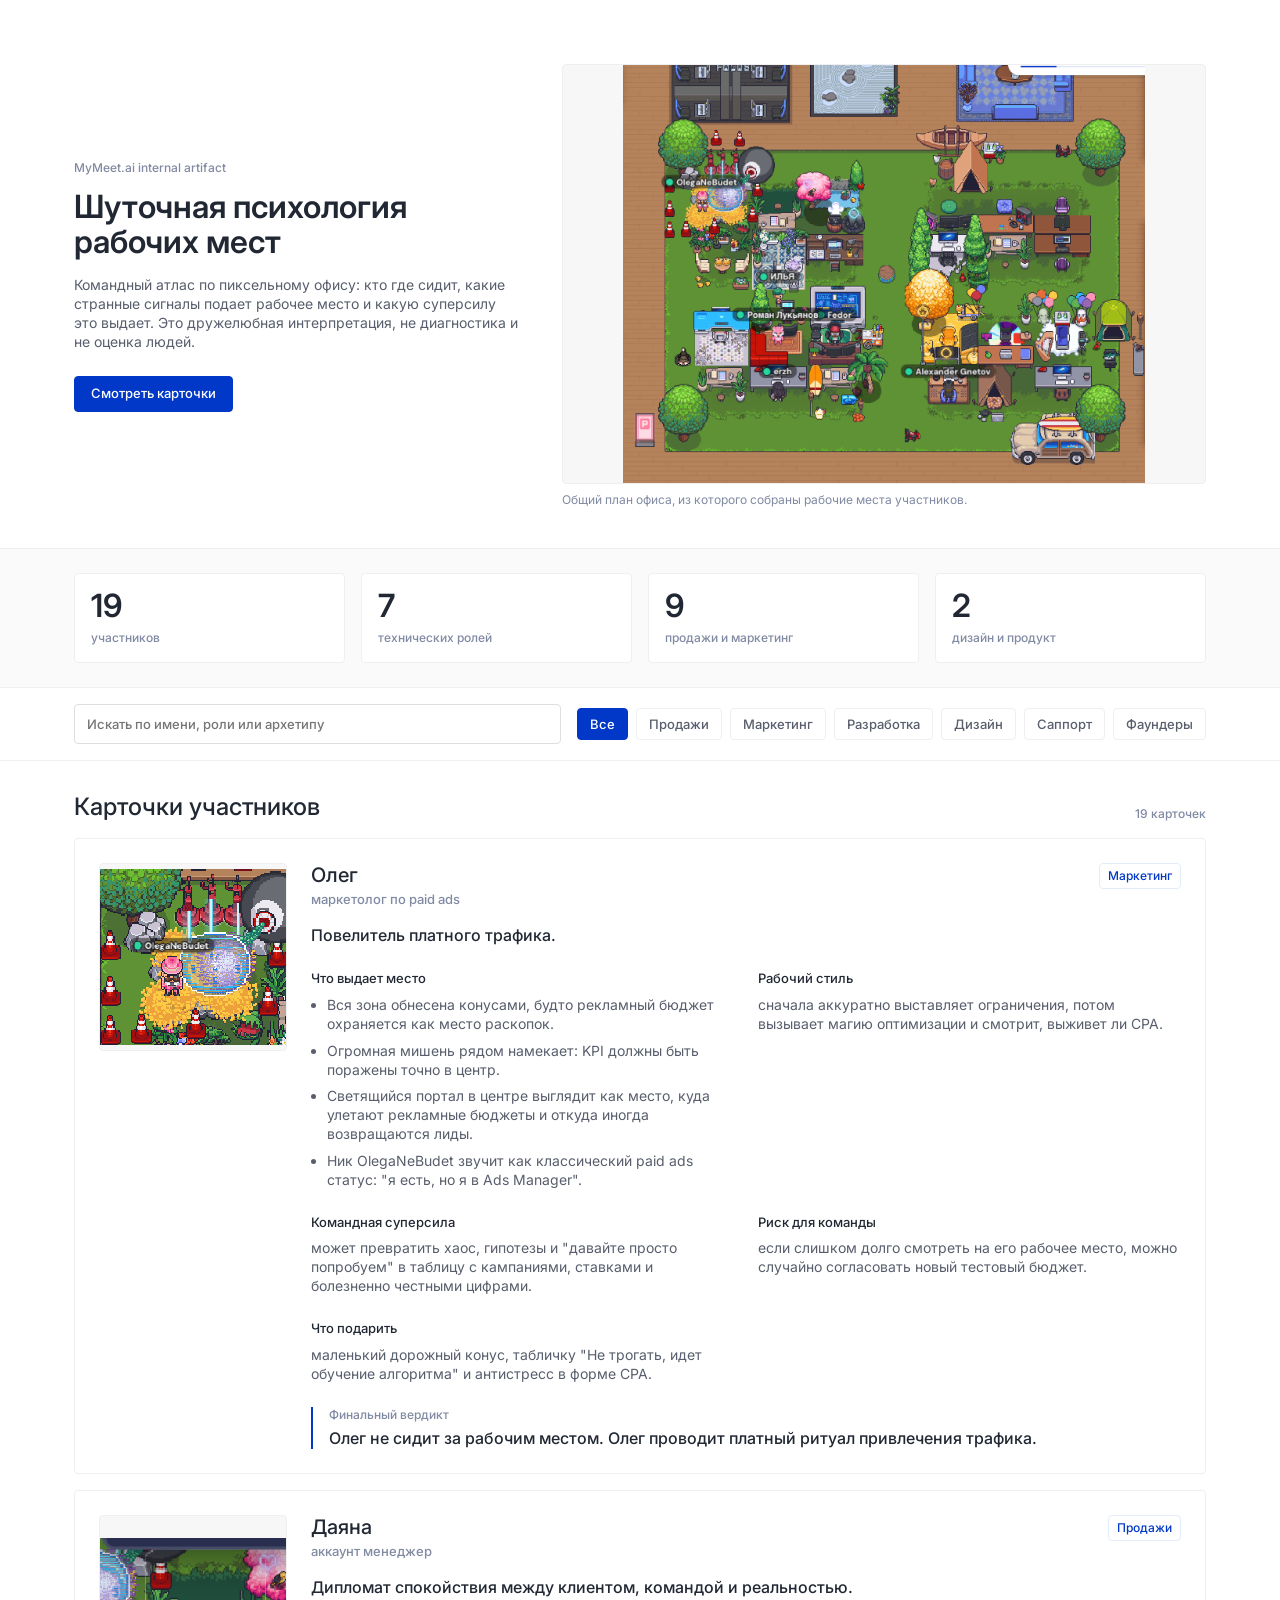
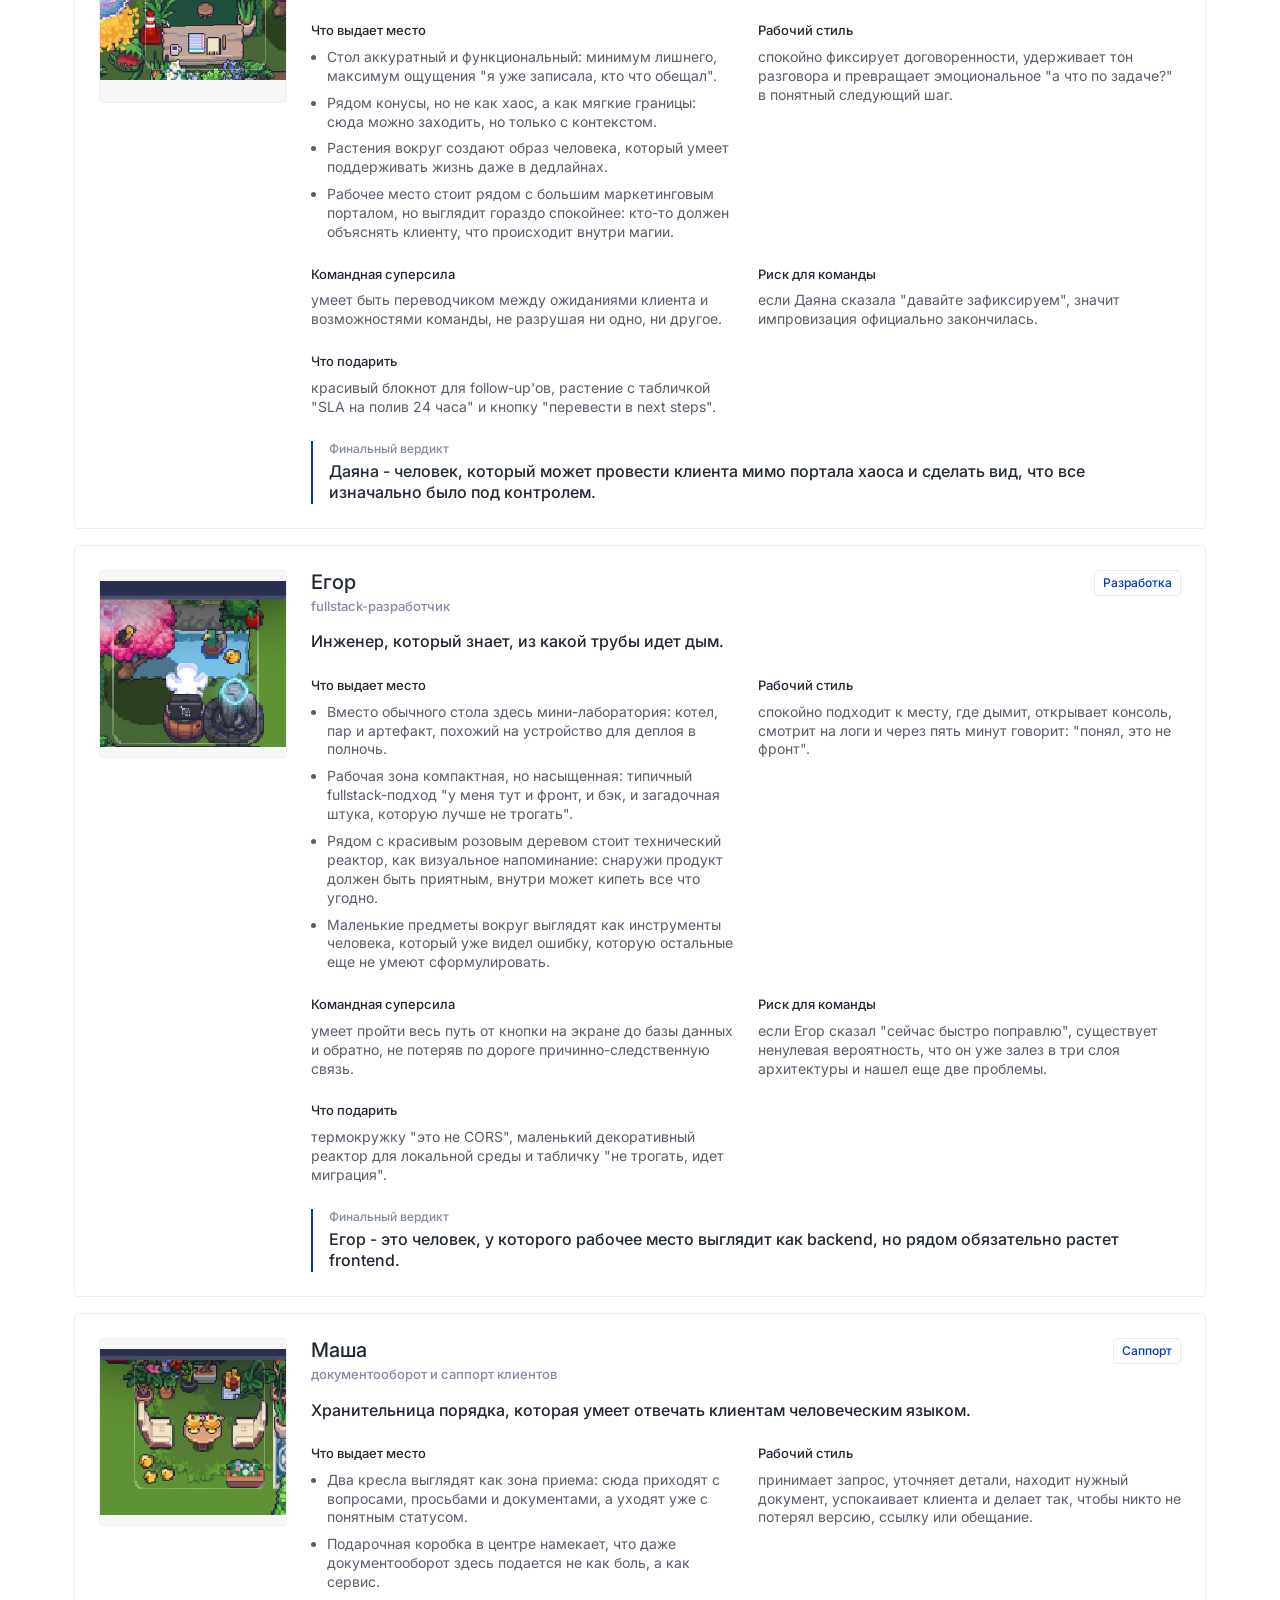
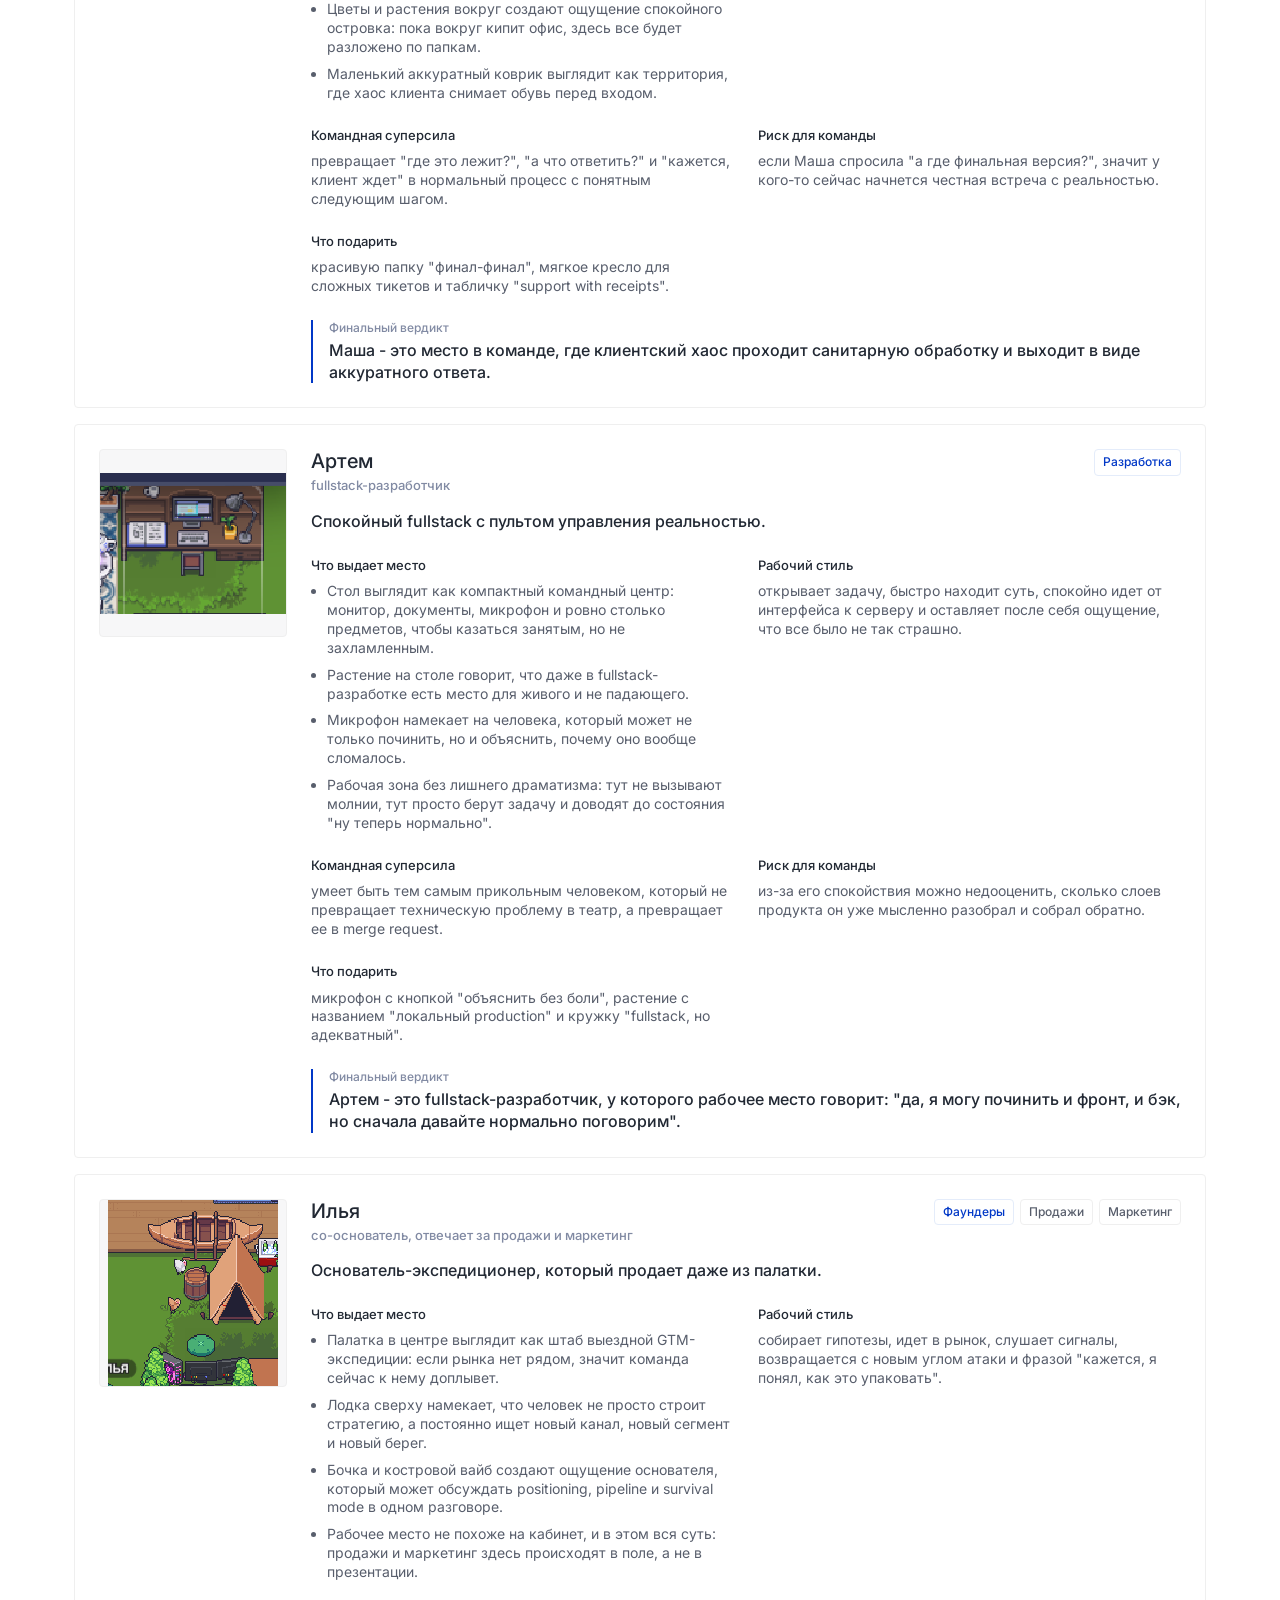
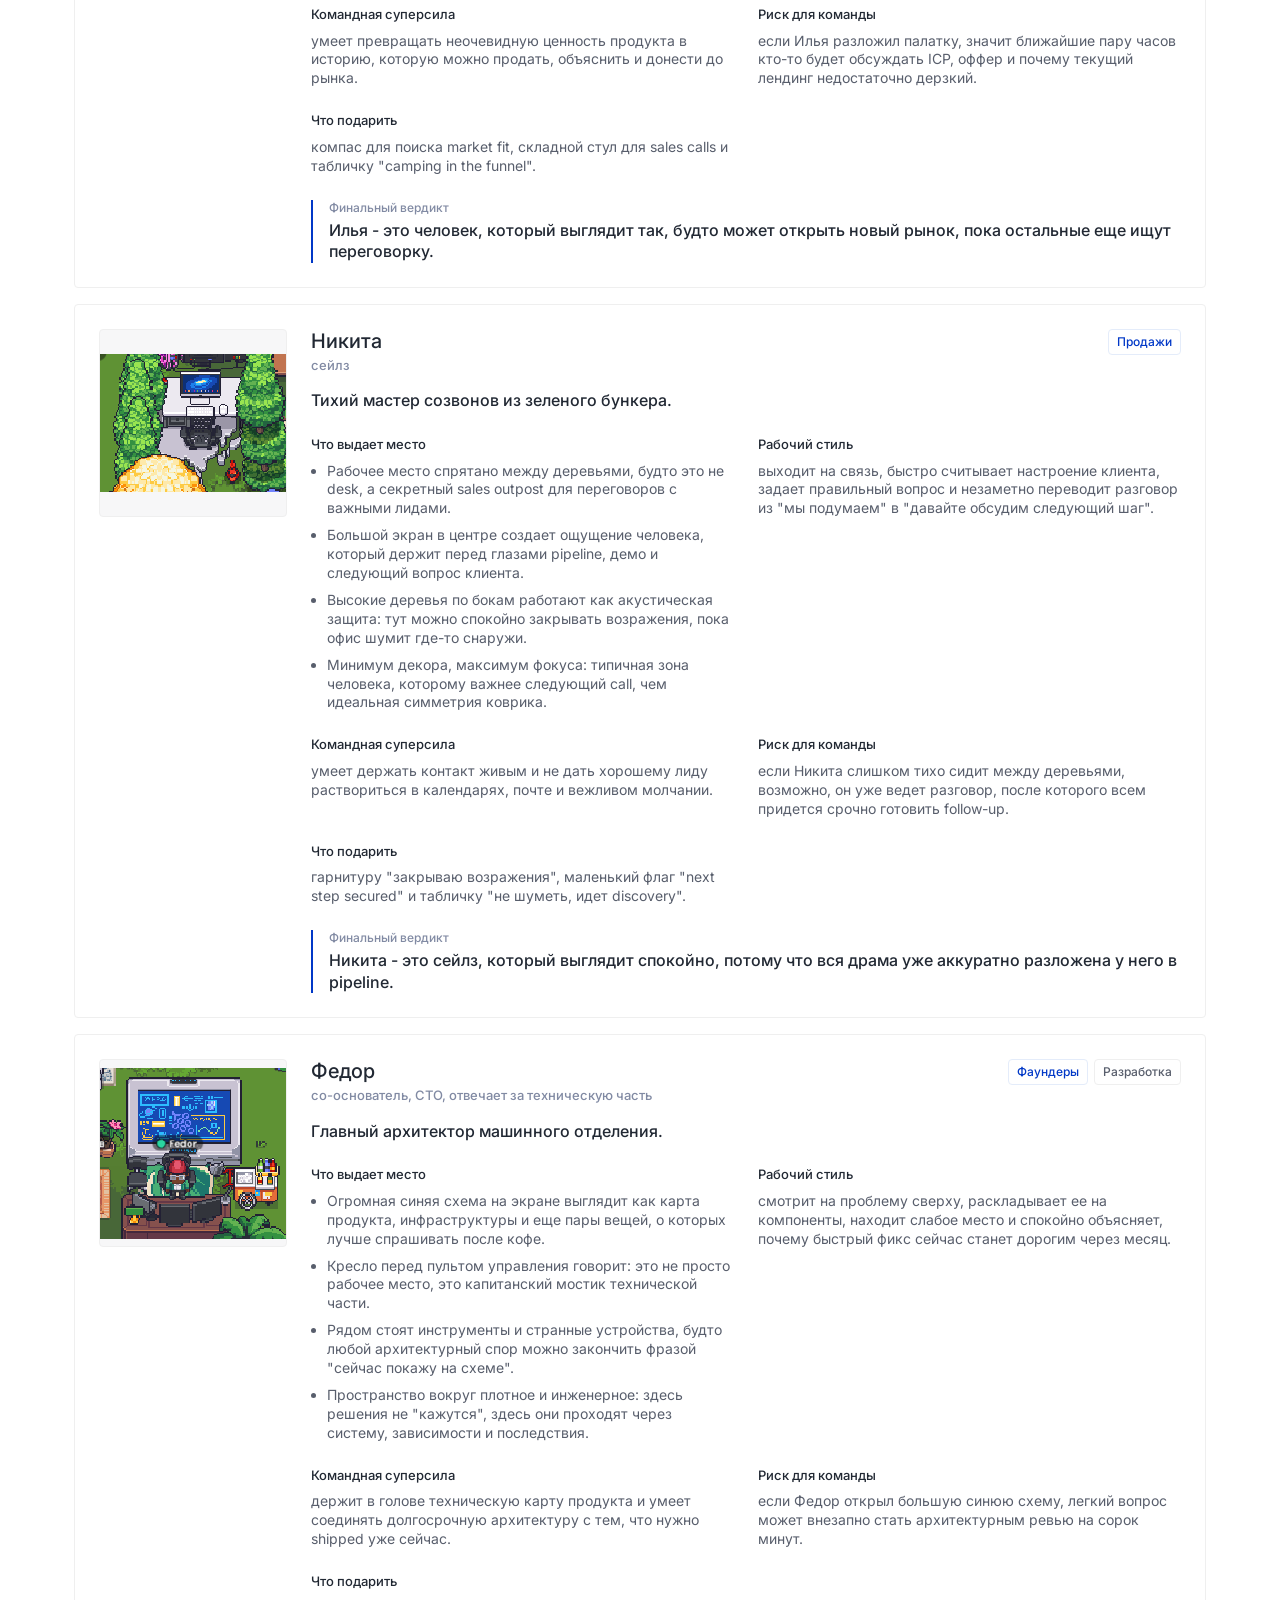
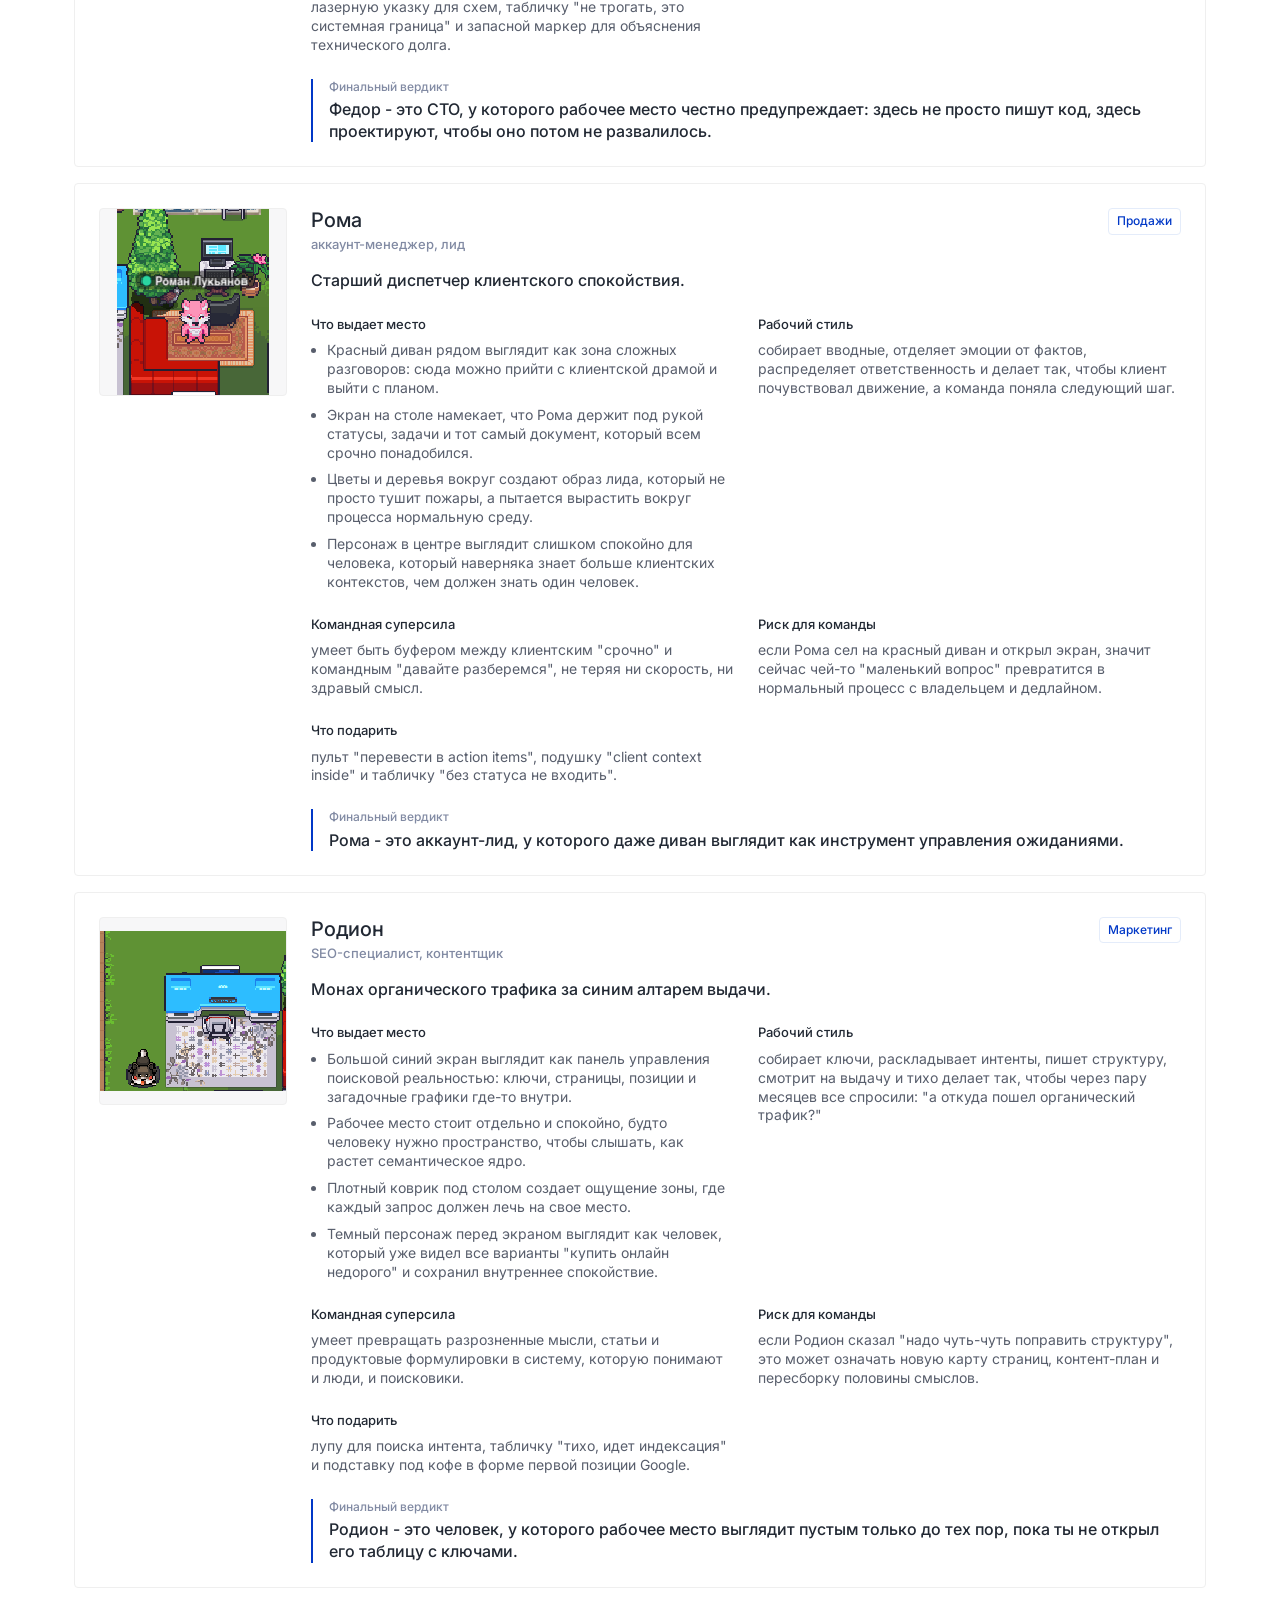
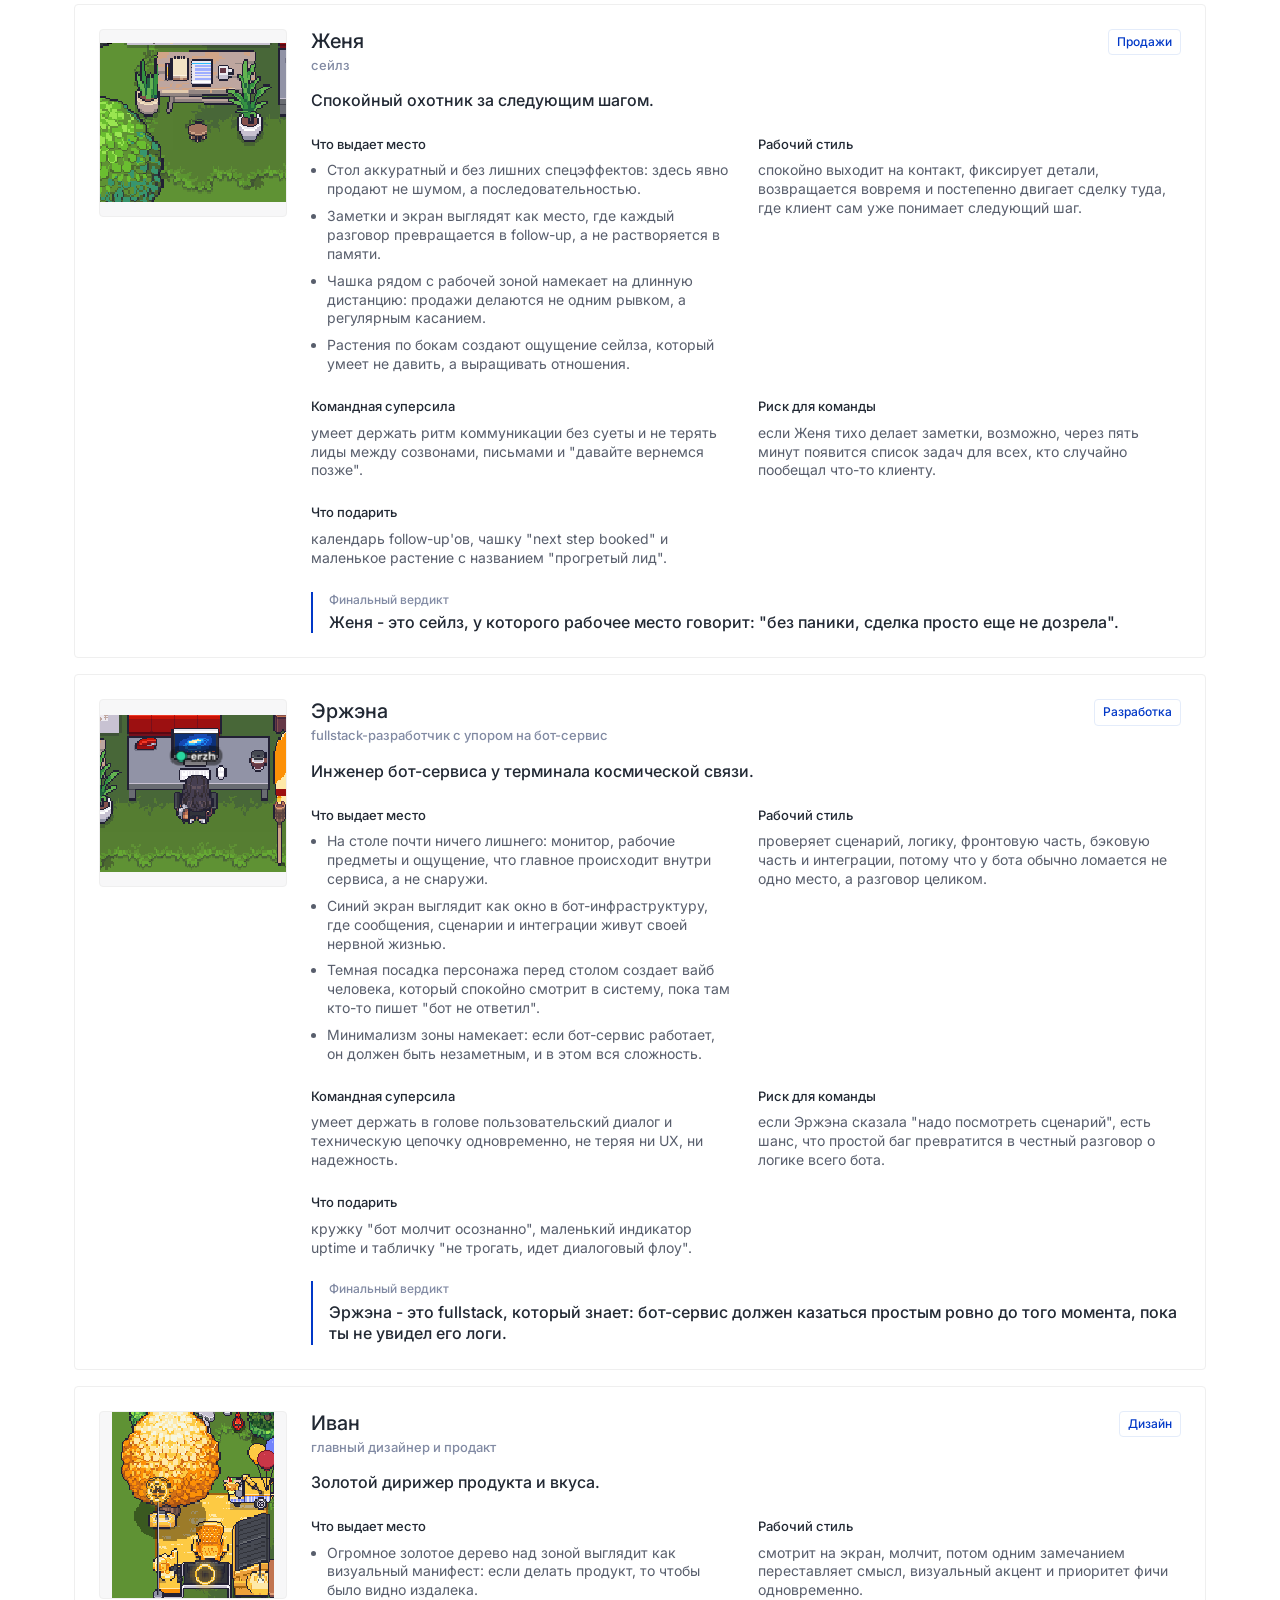
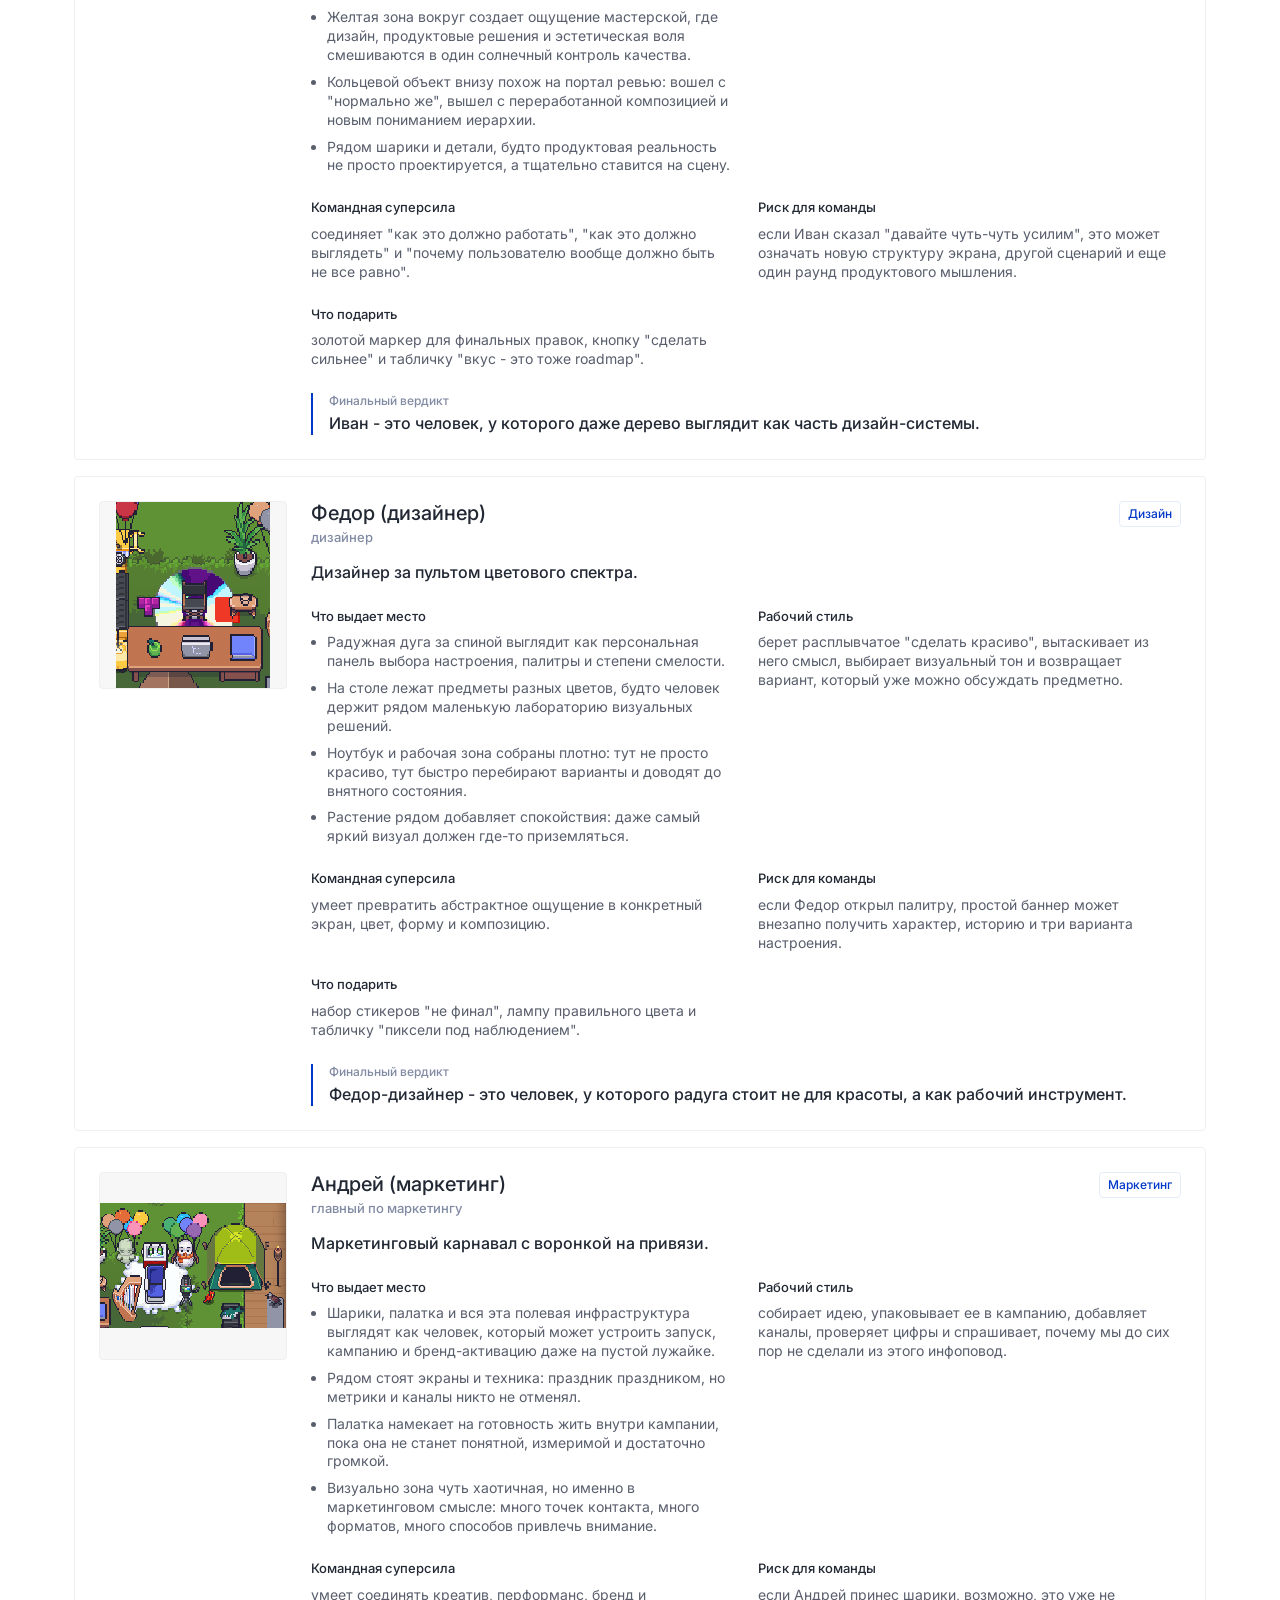
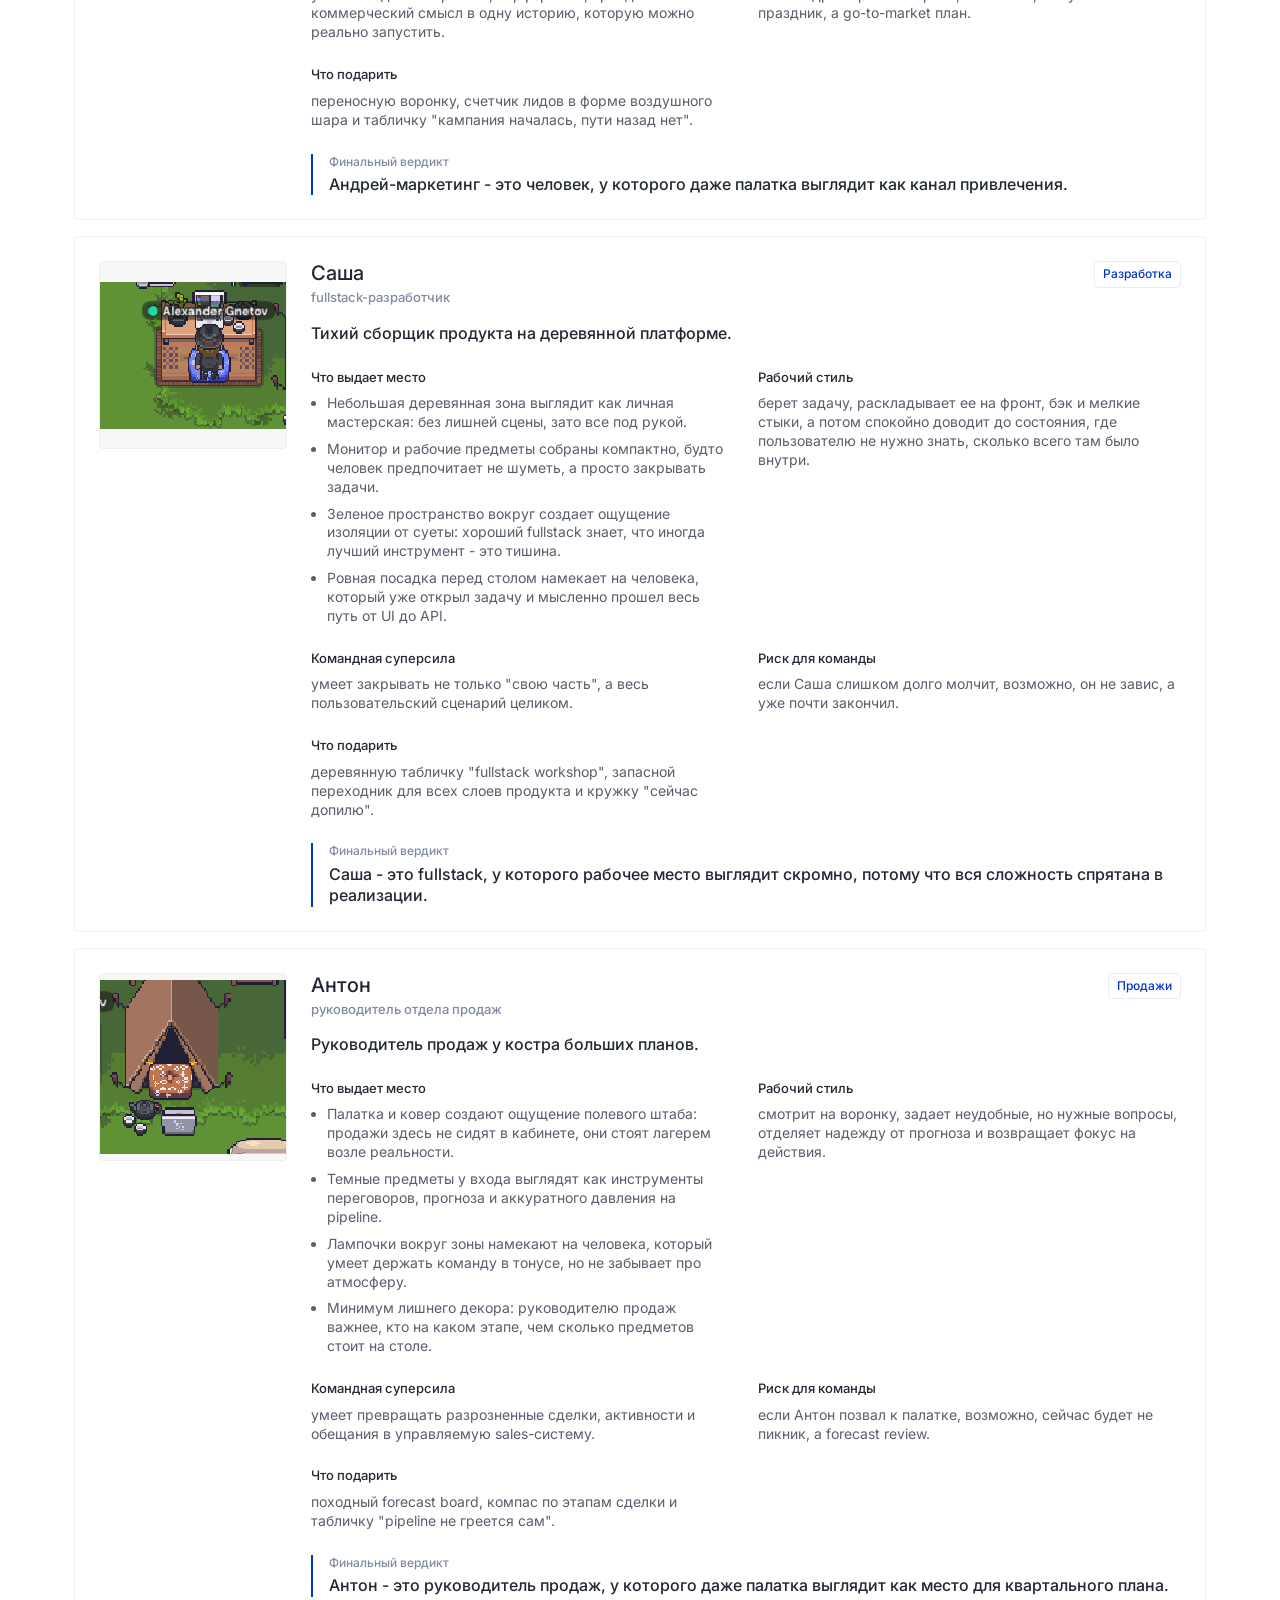
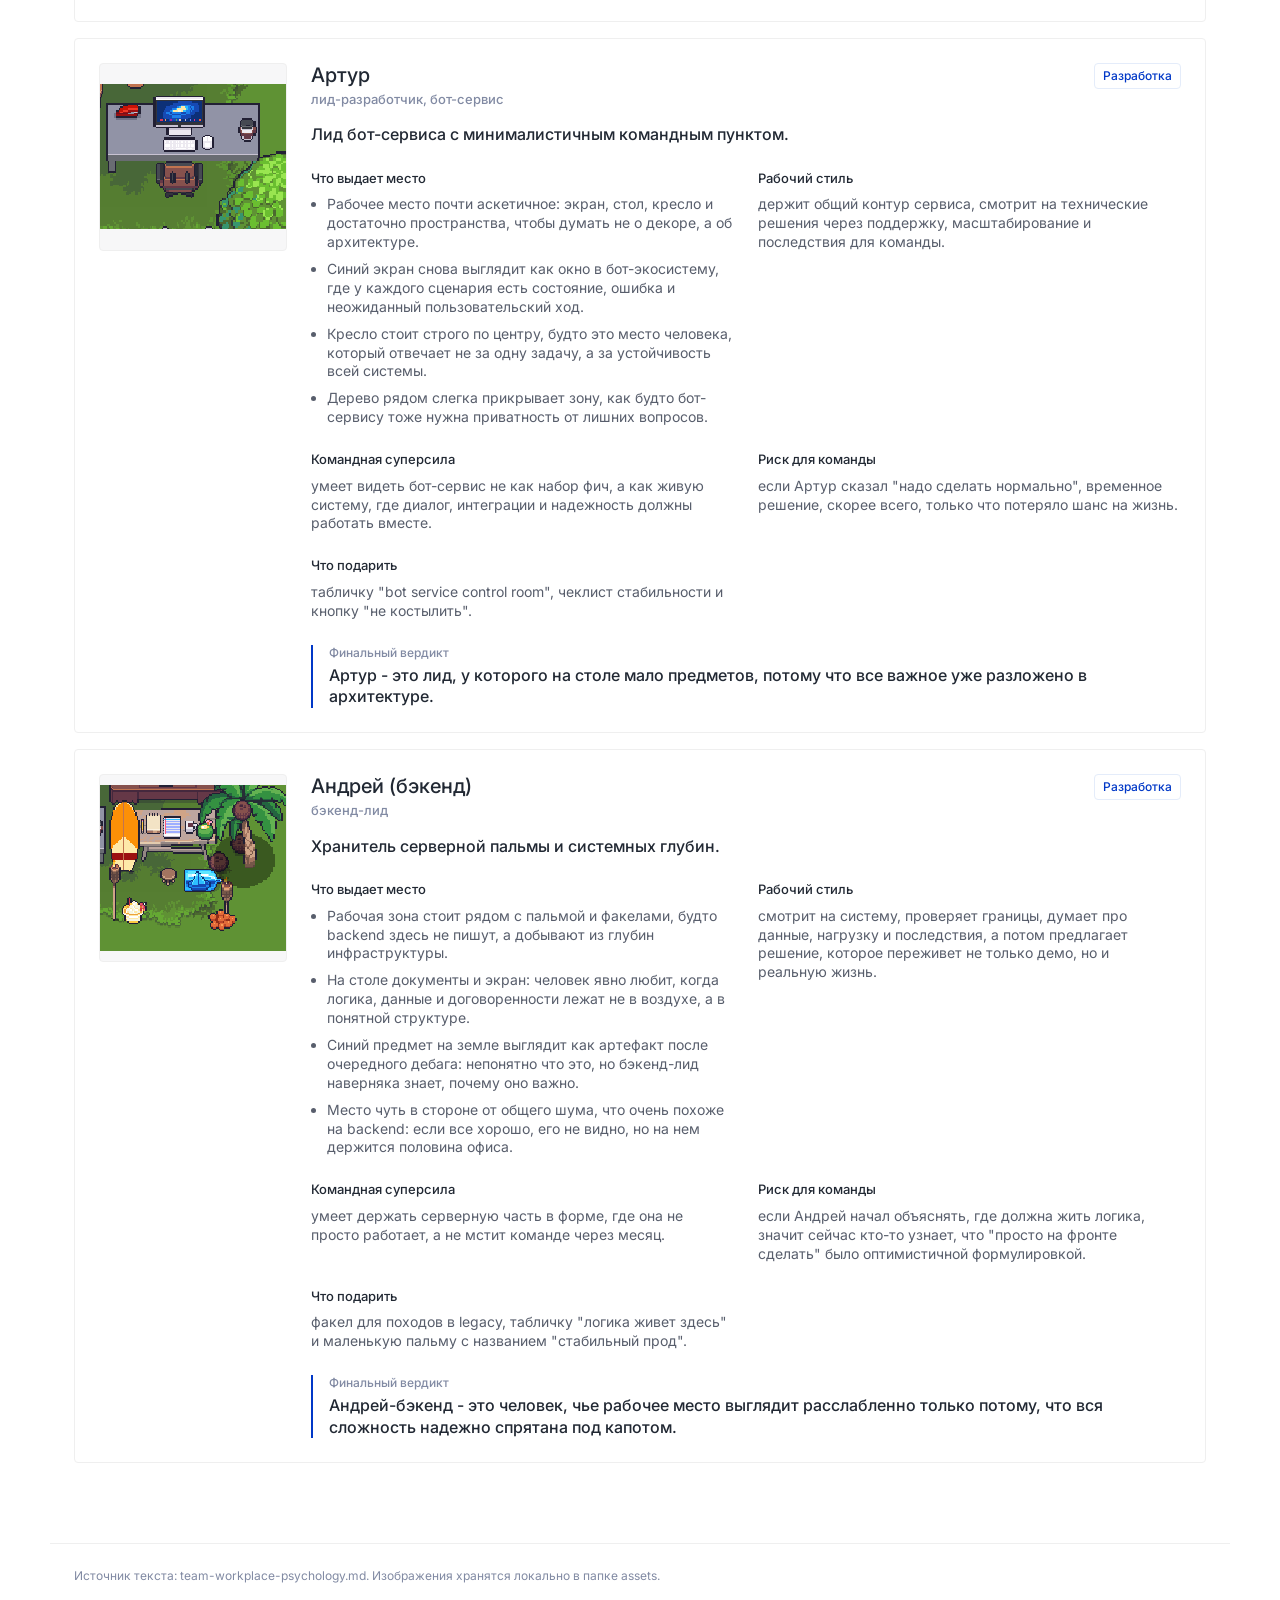
==== commit 6d81c9a2: "fix: update team page copy" ====
--- a/team/index.html
+++ b/team/index.html
@@ -593,7 +593,6 @@
             </p>
             <div class="hero-actions">
               <a class="button button-primary" href="#team">Смотреть карточки</a>
-              <button class="button" type="button" id="print-button">Печать</button>
             </div>
           </div>
           <figure class="overview">
@@ -670,7 +669,6 @@
       document.addEventListener("DOMContentLoaded", init);
 
       async function init() {
-        document.getElementById("print-button").addEventListener("click", () => window.print());
         document.getElementById("search").addEventListener("input", (event) => {
           state.search = event.target.value.trim().toLowerCase();
           applyFilters();
